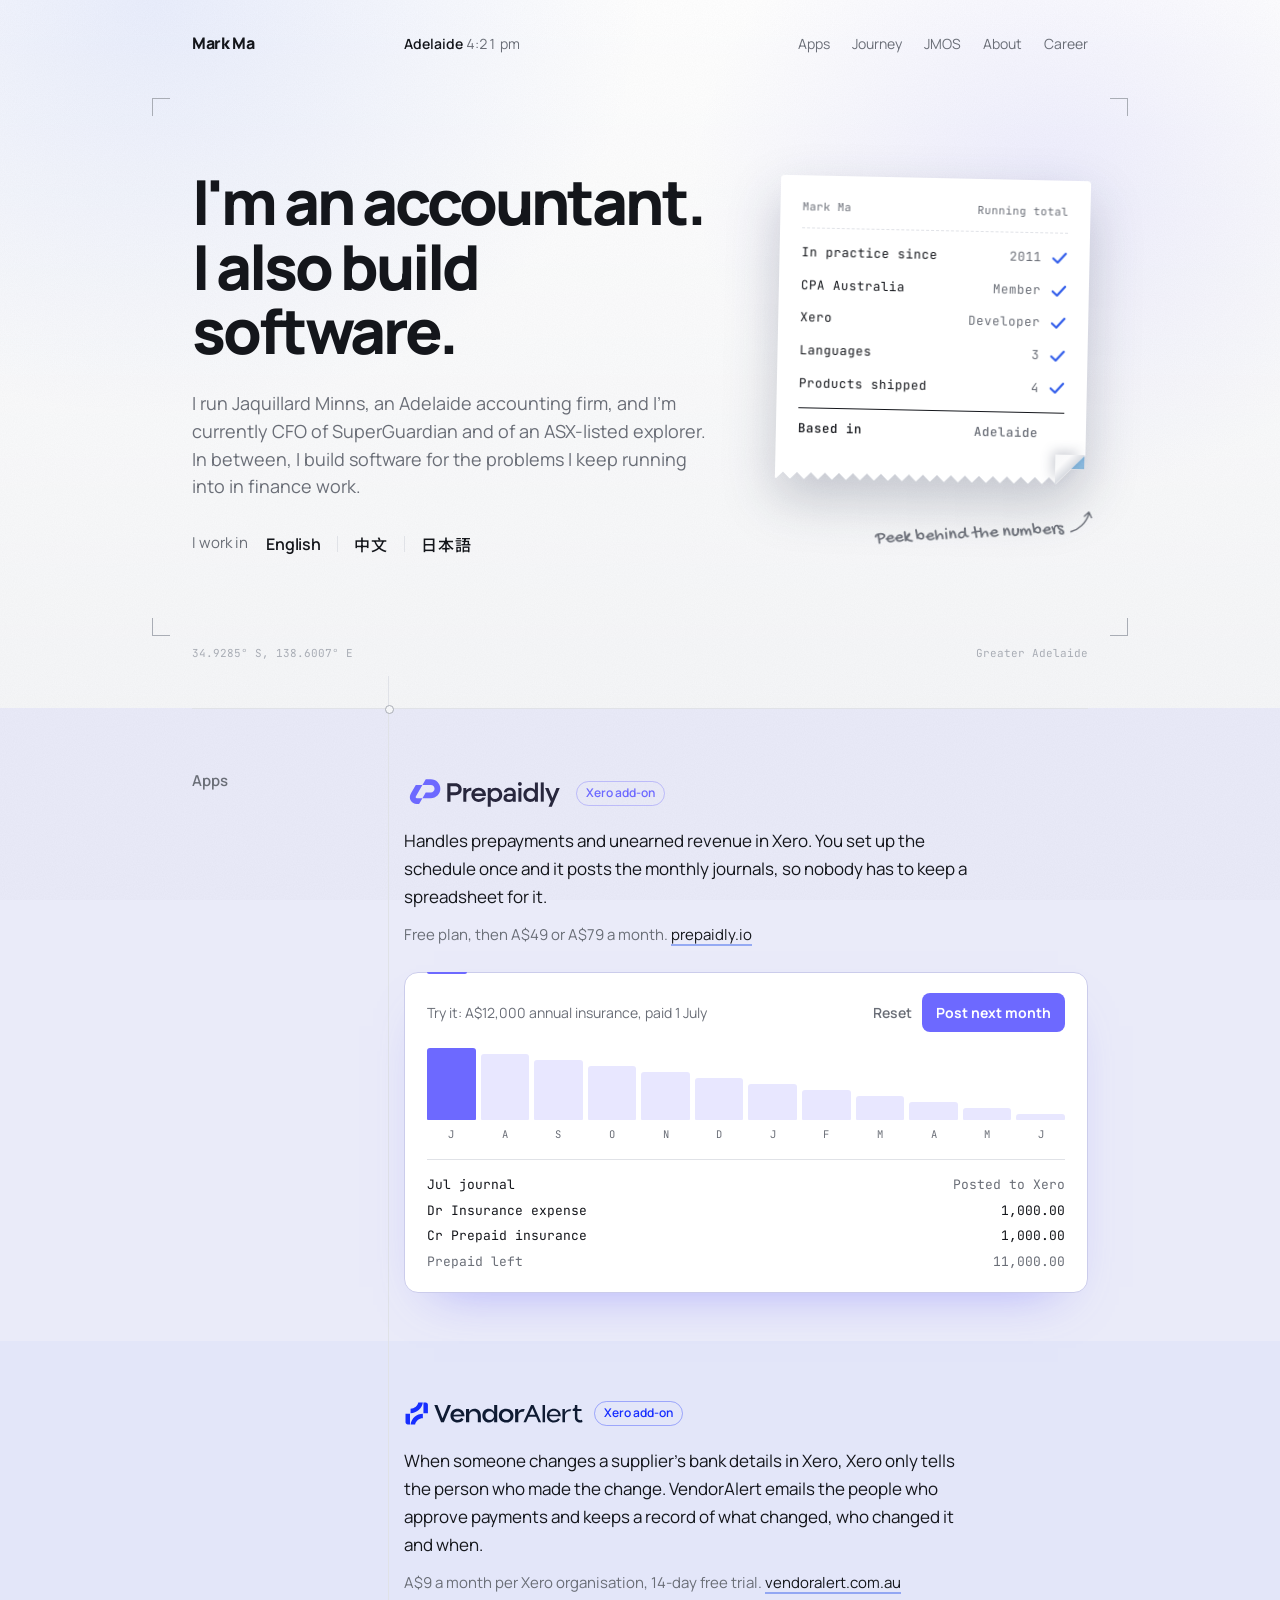
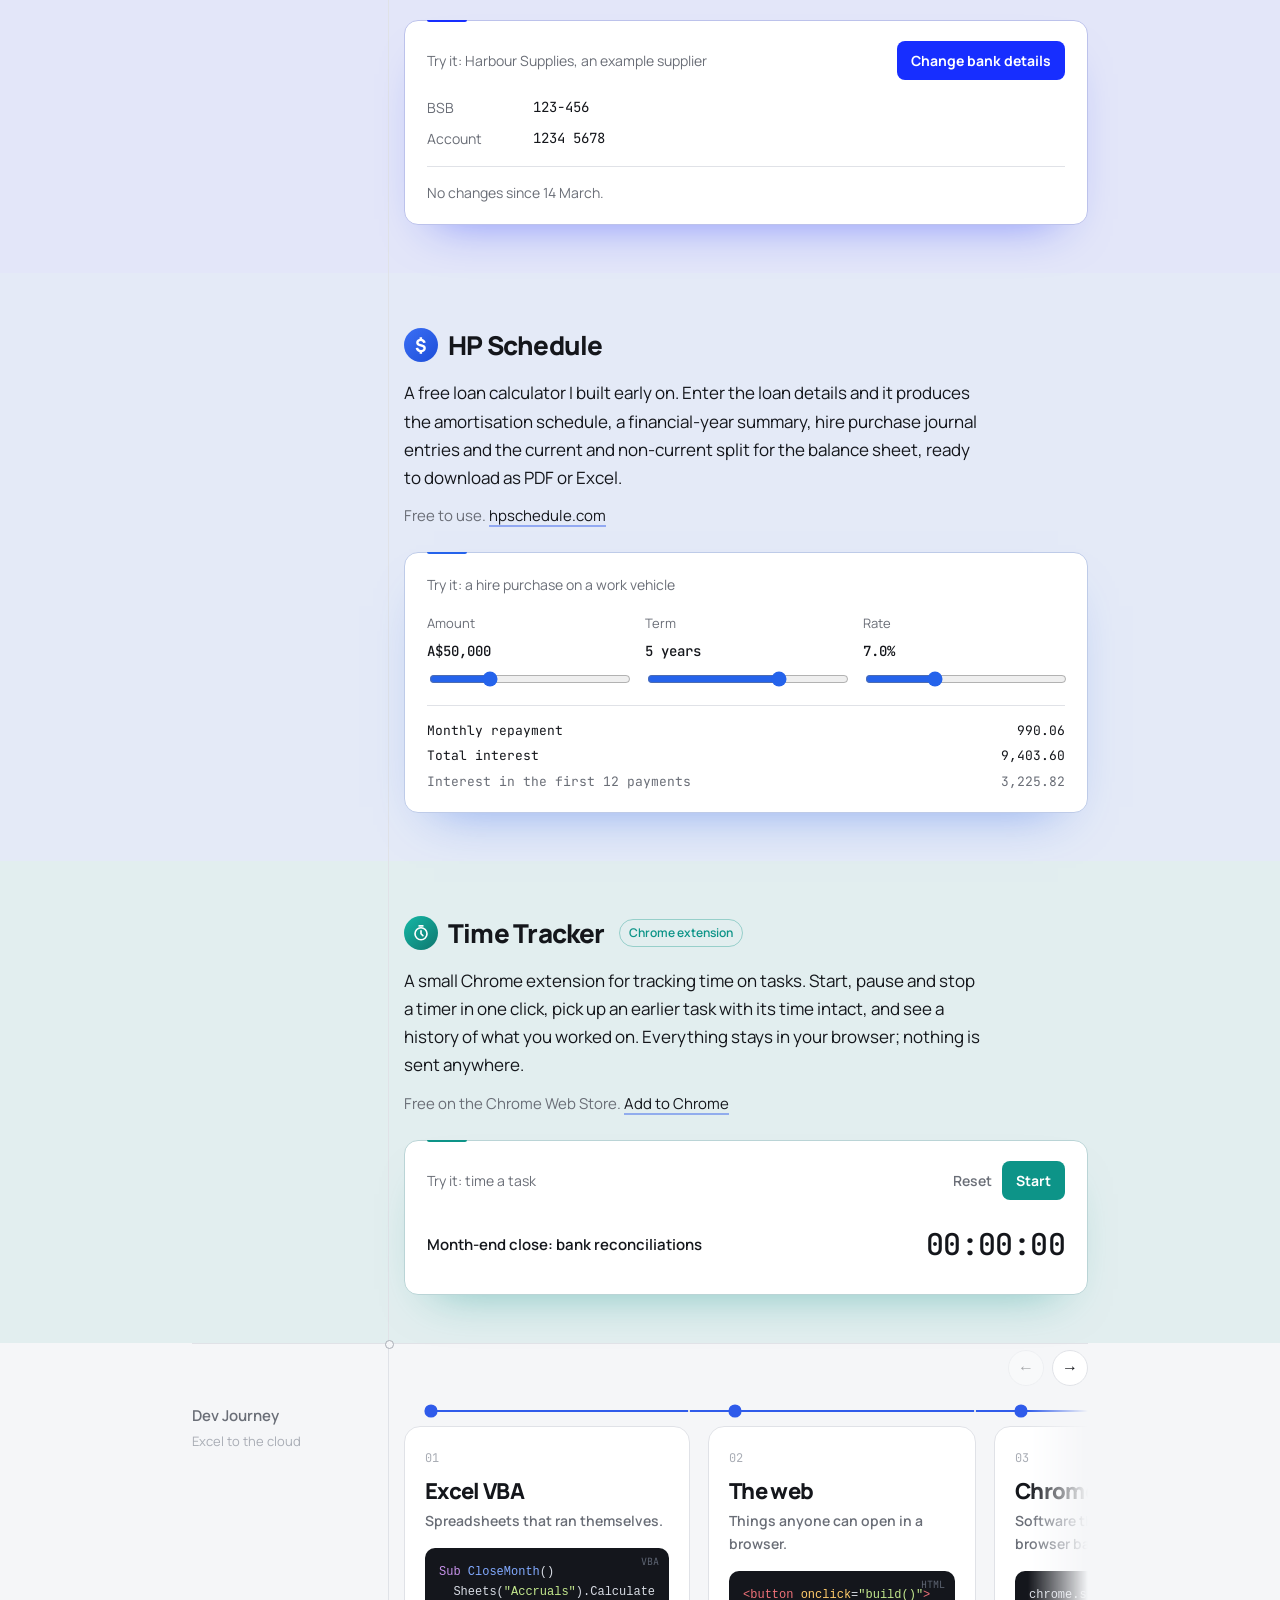
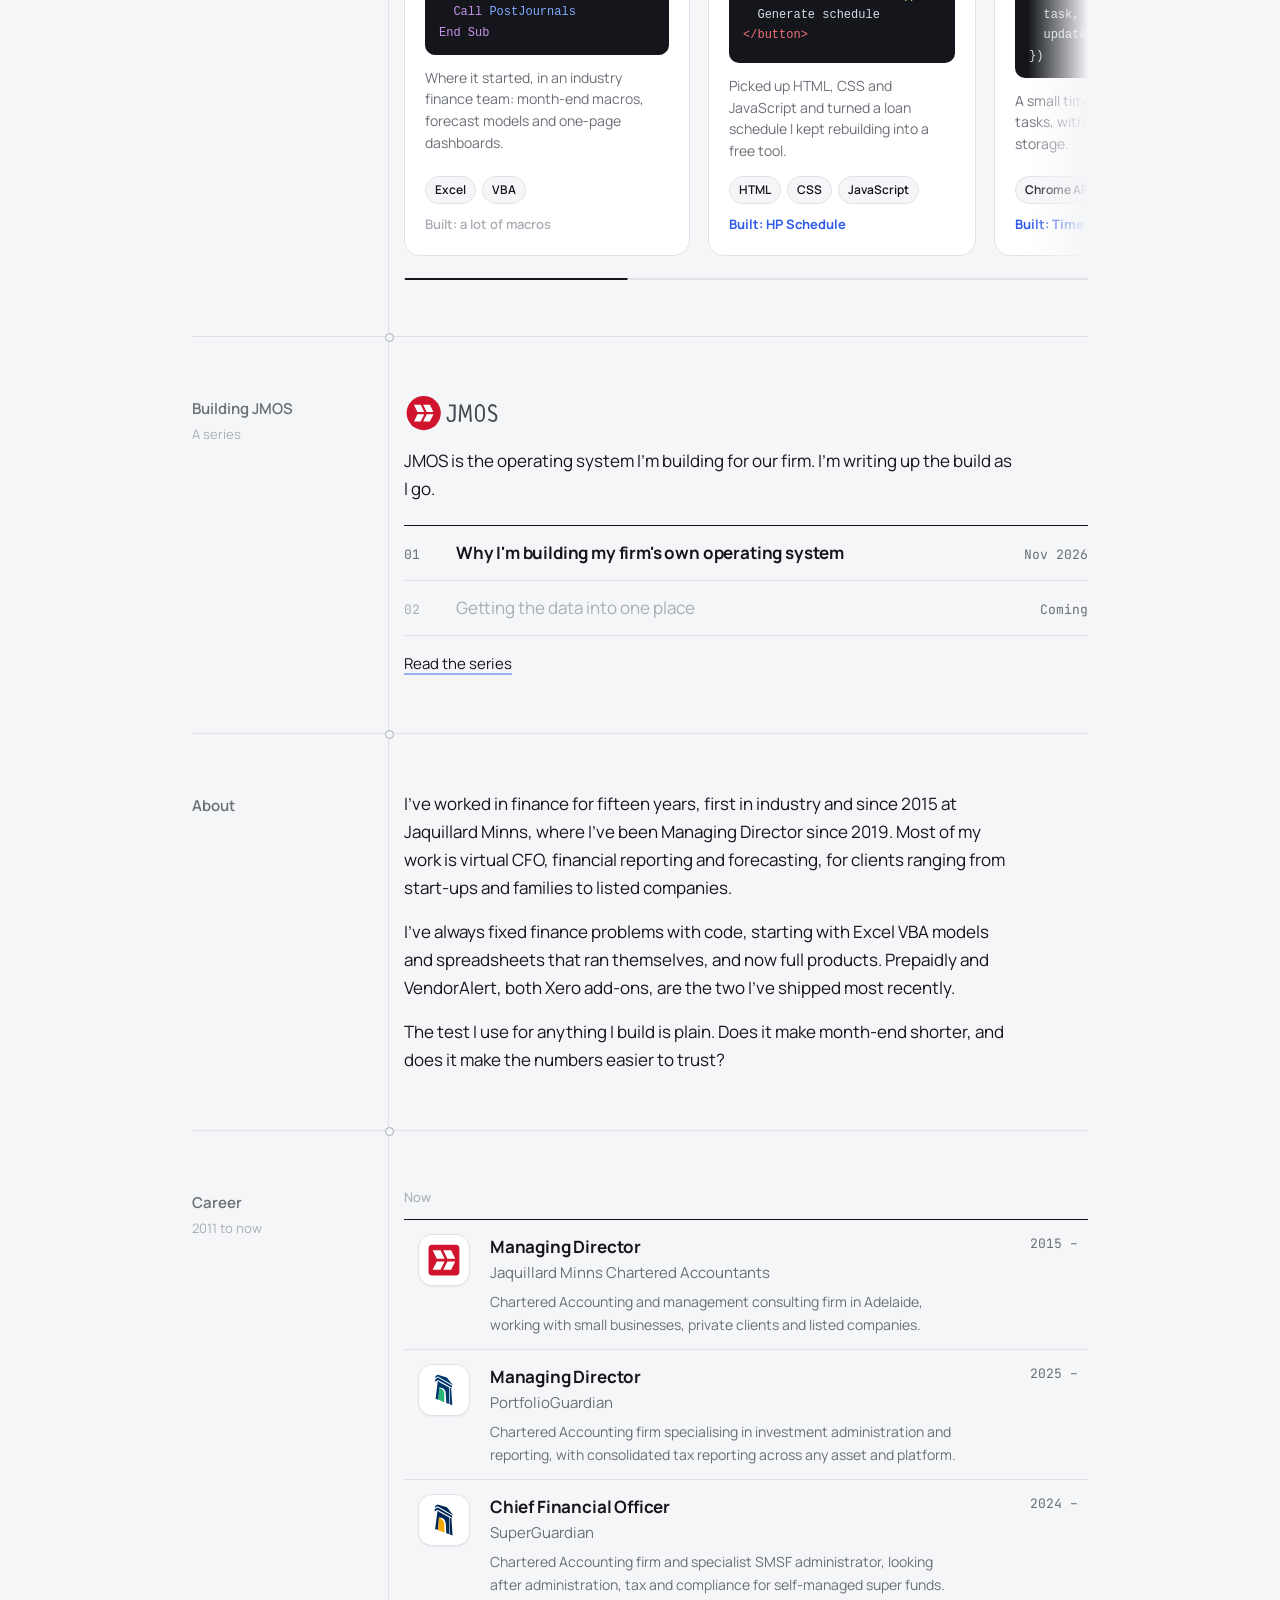
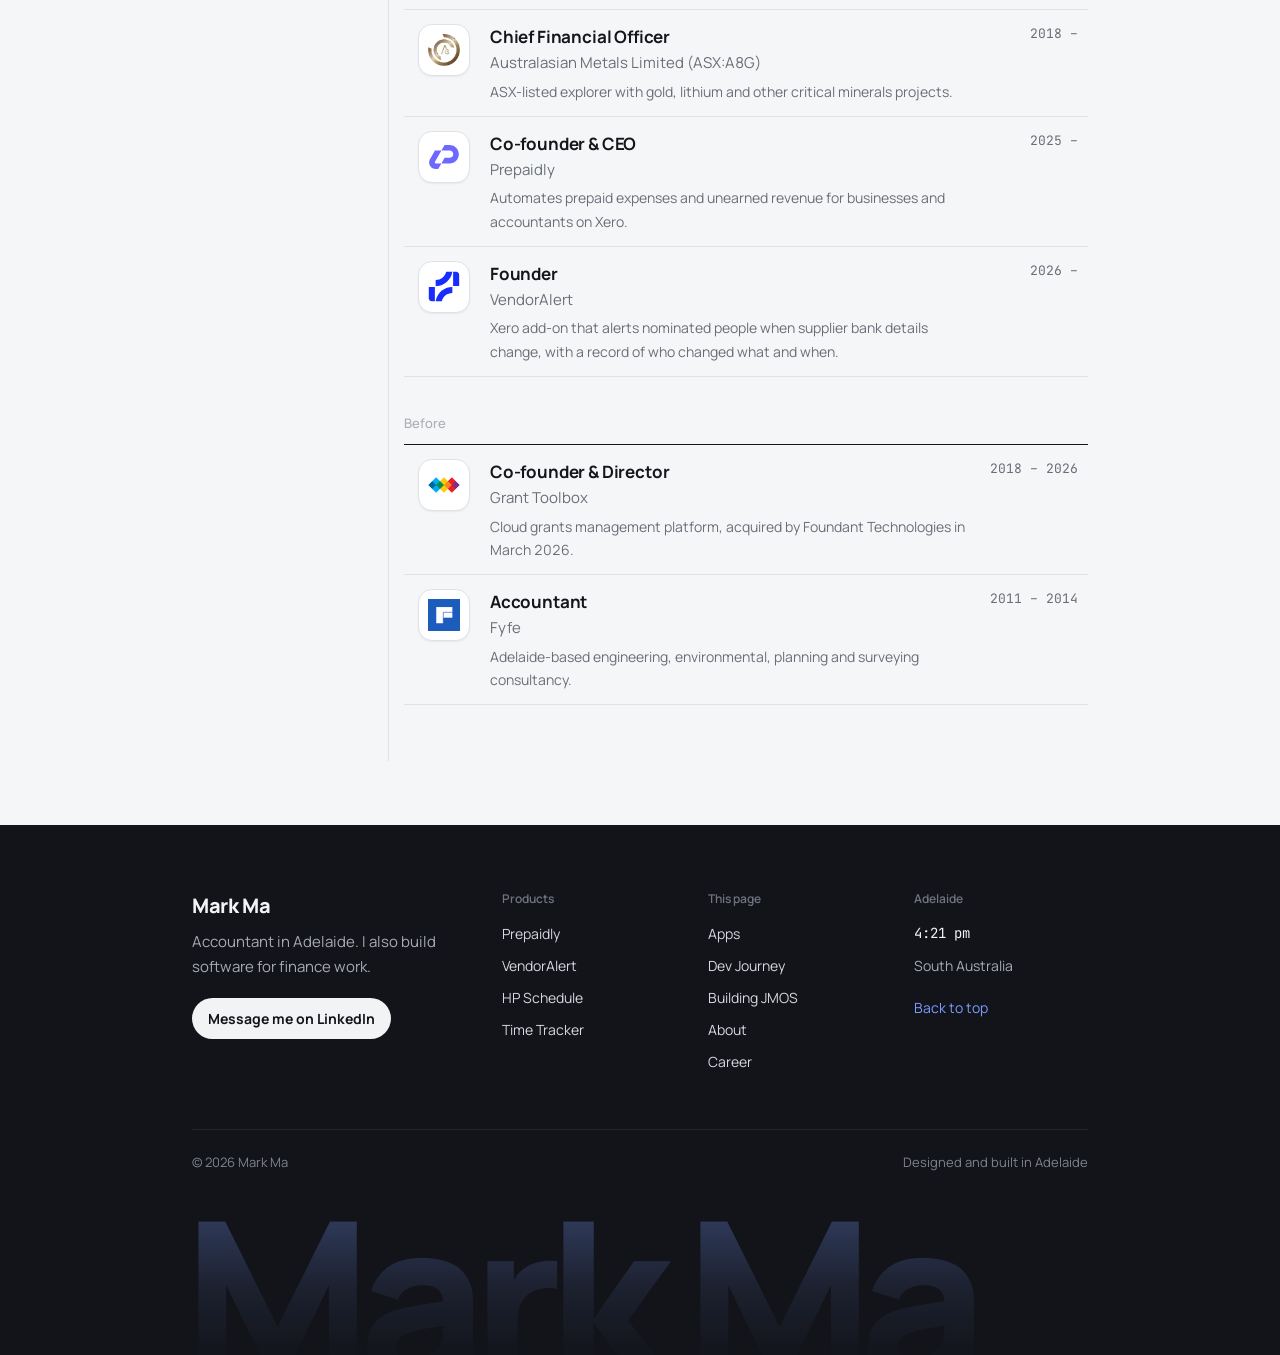
==== index.html @ 34ef5383 "Favicon: single M Co-Authored-By: Claude Opus 5.5 <noreply@anthropic.com> Claude-Session: https://cl" ====
<!DOCTYPE html>
<html lang="en-AU">
<head>
<meta charset="utf-8">
<meta name="viewport" content="width=device-width, initial-scale=1">
<title>Mark Ma</title>
<link rel="icon" href="/favicon.ico?v=2" sizes="any">
<link rel="icon" type="image/png" sizes="32x32" href="/favicon-32.png?v=2">
<link rel="apple-touch-icon" href="/apple-touch-icon.png?v=2">
<meta name="theme-color" content="#F5F6F8">
<meta name="description" content="Managing Director at Jaquillard Minns and CFO of SuperGuardian. I also build software: Prepaidly, VendorAlert, HP Schedule and Time Tracker.">
<meta property="og:type" content="website">
<meta property="og:url" content="https://markma.au/">
<meta property="og:site_name" content="Mark Ma">
<meta property="og:title" content="Mark Ma: I'm an accountant. I also build software.">
<meta property="og:description" content="Managing Director at Jaquillard Minns and CFO of SuperGuardian. I also build software: Prepaidly, VendorAlert, HP Schedule and Time Tracker.">
<meta property="og:image" content="https://markma.au/og.jpg">
<meta property="og:image:width" content="1200">
<meta property="og:image:height" content="630">
<meta property="og:image:alt" content="Mark Ma, accountant who builds software, with a watercolour portrait and a receipt tape of his credentials">
<meta name="twitter:card" content="summary_large_image">
<link rel="canonical" href="https://markma.au/">
<link rel="preconnect" href="https://fonts.googleapis.com">
<link rel="preconnect" href="https://fonts.gstatic.com" crossorigin>
<link href="https://fonts.googleapis.com/css2?family=Noto+Sans+SC:wght@500&text=%E4%B8%AD%E6%96%87&display=swap" rel="stylesheet">
<link href="https://fonts.googleapis.com/css2?family=Noto+Sans+JP:wght@500&text=%E6%97%A5%E6%9C%AC%E8%AA%9E&display=swap" rel="stylesheet">
<link href="https://fonts.googleapis.com/css2?family=Gochi+Hand&display=swap" rel="stylesheet">
<link href="https://fonts.googleapis.com/css2?family=Manrope:wght@300;400;500;600;700;800&family=JetBrains+Mono:wght@400;500&display=swap" rel="stylesheet">
<script>document.documentElement.classList.add("js");</script>
<style>
/* Mark Ma, personal site
   Quiet personal homepage (label column + text column), left-aligned, Manrope throughout.
   Details from a well-printed annual report: crop marks, a grid hairline, tabular figures.
   Sections: hero (typing headline, printed tape with a peel-back photo), Apps, Dev Journey,
   About, Career (logo tiles), footer. Motion: one load sequence, then only on scroll or click. */
:root {
  --bg: #F5F6F8;
  --paper: #FFFFFF;
  --ink: #14161B;
  --muted: #6A6E77;
  --faint: #A9ADB5;
  --line: #E0E2E7;
  --pen: #2F5BEA;
  --purple: #6D69FF;
  --red: #E5484D;
  --va: #172EFF;
  --hp: #2563EB;
  --tt: #0D9488;
  --sans: "Manrope", -apple-system, BlinkMacSystemFont, "Helvetica Neue", Arial, sans-serif;
  --mono: "JetBrains Mono", ui-monospace, Menlo, monospace;
  --label: 180px;
  color-scheme: light;
}
@media (prefers-color-scheme: dark) {
  :root:not([data-theme="light"]) {
    --night: #08090B; --wash-a: rgba(124,155,255,0.12); --wash-b: rgba(142,139,255,0.10); --wash-top: #15171C; --grain-o: 0.07;
    --bg: #0F1013; --paper: #191B20; --ink: #ECEDEF; --muted: #9A9EA7; --faint: #5C606A; --line: #262930;
    --pen: #7C9BFF; --purple: #8E8BFF; --red: #FF6B6F; --va: #6F80FF; color-scheme: dark;
  }
}
:root[data-theme="dark"] {
  --night: #08090B; --wash-a: rgba(124,155,255,0.12); --wash-b: rgba(142,139,255,0.10); --wash-top: #15171C; --grain-o: 0.07;
  --bg: #0F1013; --paper: #191B20; --ink: #ECEDEF; --muted: #9A9EA7; --faint: #5C606A; --line: #262930;
  --pen: #7C9BFF; --purple: #8E8BFF; --red: #FF6B6F; --va: #6F80FF; color-scheme: dark;
}

* { box-sizing: border-box; }
html { -webkit-text-size-adjust: 100%; overflow-x: clip; }
body { margin: 0; position: relative; background: var(--bg); color: var(--ink); font-family: var(--sans); font-size: 17px; line-height: 1.65; -webkit-font-smoothing: antialiased; overflow-x: clip; }
::selection { background: color-mix(in srgb, var(--pen) 22%, transparent); }
a { color: var(--ink); text-decoration: underline; text-decoration-color: color-mix(in srgb, var(--pen) 45%, transparent); text-underline-offset: 4px; text-decoration-thickness: 2px; }
a:hover { text-decoration-color: var(--pen); }
a:focus-visible, button:focus-visible { outline: 2px solid var(--pen); outline-offset: 3px; border-radius: 6px; }
h1, h2, h3, p { margin: 0; }

.page { max-width: 960px; margin: 0 auto; padding: 0 32px; position: relative; }
/* grid hairline running down the label column */
.page::before { content: ""; position: absolute; top: var(--hair-top, 0px); bottom: 0; left: calc(32px + var(--label) + 16px); width: 1px; background: var(--line); pointer-events: none; }

/* Top bar */
header { display: grid; grid-template-columns: var(--label) 1fr auto; gap: 32px; align-items: baseline; padding: 30px 0; font-size: 14px; position: relative; z-index: 1; }
header .name { font-weight: 800; font-size: 16px; letter-spacing: -0.02em; text-decoration: none; }
header .where { color: var(--muted); font-variant-numeric: tabular-nums; }
header .where b { font-weight: 600; color: var(--ink); }
header nav { display: flex; gap: 22px; }
header nav a { text-decoration: none; color: var(--muted); }
header nav a:hover { color: var(--ink); }

/* Hero with crop marks */
.hero { position: relative; z-index: 1; display: grid; grid-template-columns: 1fr 310px; gap: 56px; align-items: start; padding: 72px 40px 80px; margin: 12px -40px 72px; }
.crop { position: absolute; width: 18px; height: 18px; border-color: var(--faint); border-style: solid; border-width: 0; }
.crop.tl { top: 0; left: 0; border-top-width: 1px; border-left-width: 1px; }
.crop.tr { top: 0; right: 0; border-top-width: 1px; border-right-width: 1px; }
.crop.bl { bottom: 0; left: 0; border-bottom-width: 1px; border-left-width: 1px; }
.crop.br { bottom: 0; right: 0; border-bottom-width: 1px; border-right-width: 1px; }
.coords { position: absolute; bottom: -26px; left: 40px; right: 40px; display: flex; justify-content: space-between; font-family: var(--mono); font-size: 11px; color: var(--faint); font-variant-numeric: tabular-nums; }
.hero h1 .hl { display: block; }
.hero h1 { font-size: clamp(38px, 5.6vw, 62px); font-weight: 800; line-height: 1.04; letter-spacing: -0.048em; text-wrap: balance; }
.hero p { font-size: 18px; color: var(--muted); max-width: 32em; margin-top: 26px; line-height: 1.55; }
.langs { margin-top: 30px; display: flex; align-items: center; font-size: 15px; color: var(--muted); }
.langs .lbl { margin-right: 18px; }
.langs span[lang] { color: var(--ink); font-size: 16px; line-height: 1; padding: 0 16px; }
.langs span[lang] + span[lang] { border-left: 1px solid var(--line); }
.langs span[lang="en"] { font-family: var(--sans); font-weight: 600; letter-spacing: -0.01em; padding-left: 0; }
.langs span[lang="zh"] { font-family: "Noto Sans SC", "PingFang SC", "Microsoft YaHei", sans-serif; font-weight: 500; letter-spacing: 0.06em; }
.langs span[lang="ja"] { font-family: "Noto Sans JP", "Hiragino Sans", "Yu Gothic", sans-serif; font-weight: 500; letter-spacing: 0.06em; }

/* Adding-machine tape */
.tape {
  background: var(--paper); padding: 22px 22px 34px; font-family: var(--mono); font-size: 12.5px; color: var(--ink);
  box-shadow: 0 1px 0 var(--line), 0 22px 44px -20px rgba(20, 24, 40, 0.28);
  border-radius: 3px 3px 0 0; position: relative; transform: rotate(0.6deg);
  -webkit-mask: linear-gradient(#000 0 0) top / 100% calc(100% - 9px) no-repeat, conic-gradient(from -45deg at bottom, #0000, #000 1deg 89deg, #0000 90deg) bottom / 14px 10px repeat-x;
          mask: linear-gradient(#000 0 0) top / 100% calc(100% - 9px) no-repeat, conic-gradient(from -45deg at bottom, #0000, #000 1deg 89deg, #0000 90deg) bottom / 14px 10px repeat-x;
}
.tape-head { color: var(--muted); font-size: 11px; padding-bottom: 12px; border-bottom: 1px dashed var(--line); margin-bottom: 8px; display: flex; justify-content: space-between; }
.tline { display: grid; grid-template-columns: 1fr auto 16px; gap: 10px; align-items: center; padding: 6px 0; opacity: 0; transform: translateY(-6px); animation: print .32s steps(4, end) forwards; animation-delay: calc(0.1s + var(--i) * 0.26s); }
.js .tape:not(.go) .tline, .js .tape:not(.go) .tline svg path { animation-play-state: paused; }
.tline span:nth-child(2) { color: var(--muted); }
.tline svg { width: 16px; height: 13px; overflow: visible; }
.tline svg path { fill: none; stroke: var(--pen); stroke-width: 2.4; stroke-linecap: round; stroke-linejoin: round; stroke-dasharray: 30; stroke-dashoffset: 30; animation: tick .28s ease-out forwards; animation-delay: calc(1.9s + var(--i) * 0.14s); }
.tline.total { border-top: 1px solid var(--ink); margin-top: 8px; padding-top: 10px; font-weight: 500; }
@keyframes print { to { opacity: 1; transform: none; } }
@keyframes tick { to { stroke-dashoffset: 0; } }

/* Rows */
.row { display: grid; grid-template-columns: var(--label) 1fr; gap: 32px; padding: 56px 0; border-top: 1px solid var(--line); position: relative; }
.row::before { content: ""; position: absolute; top: -4px; left: calc(var(--label) + 16px - 3.5px); width: 7px; height: 7px; border-radius: 50%; background: var(--bg); border: 1px solid var(--faint); }
.row > h2 { font-size: 15px; font-weight: 600; color: var(--muted); padding-top: 4px; }
.row > h2 small { display: block; font-weight: 400; color: var(--faint); font-size: 13px; margin-top: 2px; }
.text p { max-width: 36em; }
.text p + p { margin-top: 16px; }

/* Ledger */
.ledger { width: 100%; border-collapse: collapse; font-variant-numeric: tabular-nums; }
.ledger caption { text-align: left; font-size: 13px; color: var(--faint); padding: 0 0 10px; font-weight: 500; }
.ledger td { padding: 13px 0; border-bottom: 1px solid var(--line); vertical-align: top; }
.ledger tr:first-child td { border-top: 1px solid var(--ink); }
.ledger .role { font-weight: 700; letter-spacing: -0.01em; }
.ledger .org { color: var(--muted); display: block; font-size: 15px; }
.ledger .note { display: block; font-size: 14px; color: var(--muted); margin-top: 4px; max-width: 34em; }
.ledger .yr { text-align: right; font-family: var(--mono); font-size: 13px; color: var(--muted); white-space: nowrap; padding-left: 24px; }
.ledger + .ledger { margin-top: 36px; }

/* Apps */
.app + .app { margin-top: 64px; }
.app h3 { font-size: 26px; font-weight: 800; letter-spacing: -0.03em; display: flex; align-items: center; gap: 10px; }
.app h3.app-logo { height: 48px; margin-bottom: 4px; }
.app h3.app-logo img { display: block; }
.app .what { margin-top: 10px; max-width: 34em; }
.app .meta { margin-top: 12px; font-size: 15px; color: var(--muted); }
.demo { margin-top: 24px; background: var(--paper); border-radius: 14px; padding: 20px 22px; border: 1px solid var(--line); position: relative; }
.demo::after { content: ""; position: absolute; top: -1px; left: 22px; width: 40px; height: 2px; background: var(--c); border-radius: 0 0 2px 2px; }
.demo-top { display: flex; justify-content: space-between; align-items: center; gap: 12px; flex-wrap: wrap; margin-bottom: 16px; }
.demo-top .cap { font-size: 14px; color: var(--muted); }
.btn { font: inherit; font-size: 14px; font-weight: 700; padding: 8px 14px; border-radius: 8px; border: 0; cursor: pointer; color: #fff; background: var(--c); }
.btn.quiet { background: transparent; color: var(--muted); padding: 8px 6px; font-weight: 600; }
.btn:hover { filter: brightness(1.06); }
.btn.quiet:hover { color: var(--ink); filter: none; }
.btns { display: flex; gap: 4px; align-items: center; }
.months { display: grid; grid-template-columns: repeat(12, 1fr); gap: 5px; align-items: end; height: 72px; }
.months i { display: block; border-radius: 3px 3px 1px 1px; background: color-mix(in srgb, var(--purple) 16%, var(--paper)); transition: background .25s ease; }
.months i.on { background: var(--purple); }
.mlabels { display: grid; grid-template-columns: repeat(12, 1fr); gap: 5px; font-family: var(--mono); font-size: 10.5px; color: var(--muted); text-align: center; margin-top: 6px; }
.journal { margin-top: 16px; padding-top: 14px; border-top: 1px solid var(--line); font-family: var(--mono); font-size: 13px; display: grid; grid-template-columns: 1fr auto; gap: 4px 16px; font-variant-numeric: tabular-nums; }
.journal .r { text-align: right; }
.journal .dim { color: var(--muted); }
.bank { font-family: var(--mono); font-size: 14px; display: grid; grid-template-columns: 90px 1fr; gap: 8px 16px; font-variant-numeric: tabular-nums; }
.bank dt { font-family: var(--sans); font-size: 14px; color: var(--muted); }
.bank dd { justify-self: start; margin: 0 0 0 -4px; padding: 0 4px; border-radius: 4px; transition: background .6s ease, color .3s ease; }
.bank dd.changed { color: var(--red); background: color-mix(in srgb, var(--red) 12%, transparent); }
.alert { margin-top: 16px; padding-top: 14px; border-top: 1px solid var(--line); font-size: 14px; color: var(--muted); }
.alert b { color: var(--red); }


/* Footer with set-in wordmark */
footer { margin-top: 40px; border-top: 1px solid var(--line); position: relative; overflow: hidden; }
.foot { display: flex; justify-content: space-between; gap: 16px; flex-wrap: wrap; padding: 24px 0 0; font-size: 13px; color: var(--muted); position: relative; z-index: 1; }
.wordmark { font-size: clamp(90px, 21vw, 220px); font-weight: 800; letter-spacing: -0.065em; line-height: 0.78; color: transparent; -webkit-text-stroke: 1px var(--faint); margin: 28px 0 -0.12em -0.04em; user-select: none; white-space: nowrap; }


/* ---- Colour layer ---- */
:root { --night: #121419; }

.ledger tr { transition: background .25s ease; }
.ledger tr:hover td { background: color-mix(in srgb, var(--m) 7%, transparent); }
.ledger td:first-child { padding-left: 10px; border-left: 2px solid transparent; transition: border-color .25s ease; }
.ledger tr:hover td:first-child { border-left-color: var(--m); }
.ledger td.yr { padding-right: 10px; }

.app.band { position: relative; padding: 48px 0; }
.app.band::before { content: ""; position: absolute; top: 0; bottom: 0; left: -100vw; right: -100vw; background: color-mix(in srgb, var(--c) 8%, var(--bg)); z-index: -1; }
.app.band + .app.band { margin-top: 0; }
.app.band .demo { box-shadow: 0 24px 50px -30px color-mix(in srgb, var(--c) 55%, transparent); border-color: color-mix(in srgb, var(--c) 18%, var(--line)); }
#apps { padding-bottom: 0; }
#apps > div { margin-top: -57px; }
#apps .app.band:first-child { padding-top: 61px; }
#apps > h2 { position: relative; }

footer.dark { margin: 64px calc(50% - 50vw) 0; padding: 0 calc(50vw - 50%); border-top: 0; position: relative; color: #A7ABB4; background: var(--night); }
footer.dark .foot { color: #7E838E; padding: 22px 0 0; margin-top: 56px; border-top: 1px solid rgba(255,255,255,0.08); }
.foot-top { display: grid; grid-template-columns: 1.6fr 1fr 1fr 1fr; gap: 32px; padding-top: 64px; position: relative; z-index: 1; }
.foot-id b { display: block; color: #F2F3F5; font-size: 20px; font-weight: 800; letter-spacing: -0.02em; }
.foot-id p { margin: 8px 0 0; color: #A7ABB4; font-size: 15px; max-width: 24em; }
.foot-cta { display: inline-block; margin-top: 18px; padding: 9px 16px; border-radius: 999px; background: #F2F3F5; color: #121419; font-size: 14px; font-weight: 700; text-decoration: none; transition: transform .2s ease; }
.foot-cta:hover { transform: translateY(-1px); }
.foot-col { display: flex; flex-direction: column; gap: 9px; font-size: 14px; }
.foot-col h3 { margin: 0 0 4px; font-size: 12px; font-weight: 600; color: #6F7480; }
.foot-col a { color: #D5D8DE; text-decoration: none; width: fit-content; }
.foot-col a:hover { color: #FFFFFF; text-decoration: underline; text-decoration-color: #7C9BFF; }
.foot-clock { color: #F2F3F5; font-family: var(--mono); font-variant-numeric: tabular-nums; }
.foot-col .foot-top-link { margin-top: 10px; color: #7C9BFF; }
@media (max-width: 780px) { .foot-top { grid-template-columns: 1fr 1fr; gap: 28px 20px; } .foot-id { grid-column: 1 / -1; } }
footer.dark .wordmark { -webkit-text-stroke: 0; color: transparent; background: linear-gradient(180deg, rgba(124,155,255,0.30) 0%, rgba(124,155,255,0.10) 45%, rgba(124,155,255,0.02) 80%); -webkit-background-clip: text; background-clip: text; margin-top: 36px; }
.page::before { bottom: auto; height: calc(100% - var(--foot-h, 300px) - var(--hair-top, 0px)); }
@media (max-width: 780px) { .desk { max-width: 340px; width: 100%; } }

/* Page background: no pattern. A soft wash of colour across the top of the page
   (blue on the left, a little violet behind the tape) over a fine paper grain. */
body { background: var(--bg); }
body::before {
  content: ""; position: absolute; inset: 0 0 auto 0; height: 1000px; z-index: -2; pointer-events: none;
  background:
    radial-gradient(55% 60% at 12% 0%, var(--wash-a), transparent 70%),
    radial-gradient(40% 45% at 82% 18%, var(--wash-b), transparent 70%),
    linear-gradient(180deg, var(--wash-top), transparent 75%);
}
body::after {
  content: ""; position: fixed; inset: 0; z-index: -1; pointer-events: none; opacity: var(--grain-o);
  background-image: url("data:image/svg+xml;utf8,<svg xmlns='http://www.w3.org/2000/svg' width='160' height='160'><filter id='n'><feTurbulence type='fractalNoise' baseFrequency='.9' numOctaves='2' stitchTiles='stitch'/><feColorMatrix values='0 0 0 0 0  0 0 0 0 0  0 0 0 0 0  0 0 0 .5 0'/></filter><rect width='100%' height='100%' filter='url(%23n)'/></svg>");
}
:root { --wash-a: rgba(47, 91, 234, 0.10); --wash-b: rgba(109, 105, 255, 0.10); --wash-top: #FFFFFF; --grain-o: 0.05; }





/* Peel-back tape with the photo underneath */
.desk { position: relative; padding-top: 8px; }
.peel { position: relative; transform: rotate(1.2deg); filter: drop-shadow(0 1px 0 var(--line)) drop-shadow(0 22px 26px rgba(20, 28, 60, 0.22)); touch-action: none; }
.desk .peel .tape { transform: none !important; box-shadow: none !important; position: relative; z-index: 1; will-change: clip-path; }
.under { position: absolute; inset: 1px 1px 16px 1px; z-index: 0; overflow: hidden; border-radius: 3px 3px 0 0; background: #73ACD8; }
.under img { position: absolute; inset: 0; width: 100%; height: 100%; object-fit: cover; object-position: 60% 0%; display: block; }
.flapwrap { position: absolute; inset: 0; z-index: 2; pointer-events: none; filter: drop-shadow(-3px -3px 6px rgba(20, 28, 60, 0.22)); }
.flap { position: absolute; inset: -900px; clip-path: polygon(0 0, 0 0, 0 0);
  background: linear-gradient(135deg, #E4E6EA 0, #EEF0F2 calc(var(--fold, 0px) - 70px), #FAFAFB calc(var(--fold, 0px) - 10px), #D7DAE0 var(--fold, 0px), transparent var(--fold, 0px)); }
.corner { position: absolute; z-index: 4; right: -6px; bottom: 2px; width: 64px; height: 64px; padding: 0; border: 0; background: transparent; cursor: grab; border-radius: 12px; }
.corner:active { cursor: grabbing; }
.corner:focus-visible { outline: 2px solid var(--pen); outline-offset: 2px; }
.peel-hint { margin: 10px -6px 0 0; display: flex; justify-content: flex-end; align-items: flex-end; gap: 4px; white-space: nowrap; font-family: 'Gochi Hand', 'Comic Sans MS', cursive; font-size: 21px; font-weight: 400; line-height: 1; color: var(--pen); transform: rotate(-3deg); transform-origin: right center; }
.peel-hint svg { width: 26px; height: 26px; margin-bottom: 8px; flex: none; }

:root[data-theme="dark"] .flap { filter: brightness(.32); }
@media (prefers-color-scheme: dark) { :root:not([data-theme="light"]) .flap { filter: brightness(.32); } }


/* Live Adelaide weather beside the clock (Open-Meteo, no key) */
.wx { display: inline-flex; align-items: baseline; gap: 5px; margin-left: 12px; padding-left: 12px; border-left: 1px solid var(--line); color: var(--muted); }
.wx svg { width: 15px; height: 15px; flex: none; align-self: center; position: relative; top: 1px; }
.wx[hidden] { display: none; }
.wx b { font-weight: 600; color: var(--ink); font-variant-numeric: tabular-nums; }

/* Headline types itself out on load */
.js .hero h1.typing .ch { opacity: 0; }
.js .hero h1.typing .ch.on { opacity: 1; }
.caret { display: inline-block; width: 0.07em; height: 0.92em; margin-left: 0.04em; margin-right: -0.11em; background: var(--pen); vertical-align: -0.08em; border-radius: 1px; animation: blink 1s steps(1, end) infinite; }
.caret.done { animation: blink 1s steps(1, end) 3, caretOut .4s ease 3s forwards; }
@keyframes blink { 50% { opacity: 0; } }
@keyframes caretOut { to { opacity: 0; } }

/* HP Schedule */
.hp-title { display: flex; align-items: center; gap: 10px; font-size: 26px; font-weight: 800; letter-spacing: -0.03em; color: var(--ink); }
.hp-mark { width: 34px; height: 34px; border-radius: 50%; display: grid; place-items: center; color: #fff; font-size: 18px; font-weight: 800; background: linear-gradient(135deg, #3B6FF5, #1D4ED8); }
.hp-inputs { display: grid; grid-template-columns: repeat(3, 1fr); gap: 16px; }
.hp-inputs label { display: grid; gap: 6px; font-size: 13px; color: var(--muted); }
.hp-inputs b { font-family: var(--mono); font-weight: 500; color: var(--ink); font-size: 14px; font-variant-numeric: tabular-nums; }
.hp-inputs input[type=range] { width: 100%; accent-color: var(--hp); }
@media (max-width: 560px) { .hp-inputs { grid-template-columns: 1fr; } }

/* Time Tracker */
.tt-mark { background: linear-gradient(135deg, #14B8A6, #0F766E); }
.hp-title .tag { font-size: 12px; font-weight: 600; letter-spacing: 0; color: var(--tt); border: 1px solid color-mix(in srgb, var(--tt) 35%, transparent); border-radius: 99px; padding: 3px 9px; margin-left: 4px; }
.tt-row { display: flex; justify-content: space-between; align-items: center; gap: 16px; padding: 4px 0; flex-wrap: wrap; }
.tt-task { font-size: 15px; font-weight: 600; }
.tt-time { font-family: var(--mono); font-size: 30px; font-weight: 500; letter-spacing: -0.02em; font-variant-numeric: tabular-nums; color: var(--ink); }
.tt-time.run { color: var(--tt); }

/* Logos: white-text versions in dark mode */
.on-dark { display: none !important; }
:root[data-theme="dark"] .on-light { display: none !important; }
:root[data-theme="dark"] .on-dark { display: block !important; }
@media (prefers-color-scheme: dark) {
  :root:not([data-theme="light"]) .on-light { display: none !important; }
  :root:not([data-theme="light"]) .on-dark { display: block !important; }
}

/* Dev journey: a horizontal track of stops, each with a line of real-looking code */
.journey { position: relative; min-width: 0; }
.j-controls { position: absolute; top: -50px; right: 0; display: flex; gap: 8px; }
.j-btn { width: 36px; height: 36px; border-radius: 50%; border: 1px solid var(--line); background: var(--paper); color: var(--ink); font-size: 16px; cursor: pointer; transition: background .2s ease, border-color .2s ease, opacity .2s ease; }
.j-btn:hover { border-color: var(--pen); }
.j-btn[disabled] { opacity: .35; cursor: default; }
.j-track { list-style: none; margin: 0; padding: 26px 2px 8px; display: flex; gap: 18px; overflow-x: auto; scroll-snap-type: x mandatory; scroll-behavior: smooth; scrollbar-width: none; position: relative; cursor: grab;
  -webkit-mask: linear-gradient(90deg, #000 0, #000 calc(100% - 60px), transparent); mask: linear-gradient(90deg, #000 0, #000 calc(100% - 60px), transparent); }
.j-track::-webkit-scrollbar { display: none; }
.j-track.drag { cursor: grabbing; scroll-snap-type: none; scroll-behavior: auto; }
.j-track:focus-visible { outline: 2px solid var(--pen); outline-offset: 4px; border-radius: 8px; }
.j-stop { position: relative; flex: 0 0 268px; scroll-snap-align: start; display: flex; flex-direction: column; gap: 10px; padding: 22px 20px 20px; background: var(--paper); border: 1px solid var(--line); border-radius: 16px; }
.j-stop::before { content: ""; position: absolute; top: -17px; left: -19px; right: -1px; height: 2px; background: var(--line); }
.j-stop:first-child::before { left: 20px; }
.j-stop::after { content: ""; position: absolute; top: -17px; left: -19px; height: 2px; width: calc(100% + 18px); background: var(--pen); transform: scaleX(0); transform-origin: left; transition: transform .5s ease; transition-delay: calc(var(--k) * 220ms); }
.j-stop:first-child::after { left: 20px; width: calc(100% - 21px); }
.journey.in .j-stop::after { transform: scaleX(1); }
.j-dot { position: absolute; top: -22px; left: 20px; width: 12px; height: 12px; border-radius: 50%; background: var(--bg); border: 2px solid var(--faint); transition: background .3s ease, border-color .3s ease, transform .3s ease; transition-delay: calc(var(--k) * 220ms + 200ms); }
.journey.in .j-dot { background: var(--pen); border-color: var(--pen); transform: scale(1.1); }
.j-n { font-family: var(--mono); font-size: 12px; color: var(--faint); }
.j-stop h3 { font-size: 22px; font-weight: 800; letter-spacing: -0.03em; line-height: 1.1; }
.j-stop h3.j-logo { display: flex; align-items: center; gap: 9px; }
.j-logo img { width: 24px; height: 24px; flex: none; }
.j-line { font-size: 14px; font-weight: 600; color: var(--muted); margin: -4px 0 0; }
.j-code { position: relative; margin: 6px 0 2px; padding: 14px 14px 12px; border-radius: 10px; background: #14161C; color: #D7DBE3; font-family: var(--mono); font-size: 12px; line-height: 1.6; white-space: pre; overflow: hidden; min-height: 92px; }
.j-code::after { content: attr(data-lang); position: absolute; top: 6px; right: 10px; font-size: 10px; color: #5E6573; }
.j-code .k { color: #C792EA; } .j-code .f { color: #82AAFF; } .j-code .s { color: #C3E88D; } .j-code .t { color: #F07178; } .j-code .a { color: #FFCB6B; } .j-code .c { color: #5E6573; }
.j-body { font-size: 14px; color: var(--muted); line-height: 1.55; }
.j-chips { display: flex; flex-wrap: wrap; gap: 6px; margin-top: auto; padding-top: 4px; }
.j-chips span { font-size: 12px; font-weight: 600; padding: 3px 9px; border-radius: 99px; background: var(--bg); border: 1px solid var(--line); }
.j-prod { font-size: 13px; font-weight: 700; color: var(--pen); text-decoration: none; }
.j-prod:hover { text-decoration: underline; }
.j-prod.none { color: var(--faint); font-weight: 600; }
.j-next { background: transparent; border-style: dashed; }
.j-cursor { display: inline-block; width: 7px; height: 13px; margin-left: 3px; background: #D7DBE3; vertical-align: -2px; animation: blink 1s steps(1, end) infinite; }
.j-progress { height: 2px; background: var(--line); border-radius: 2px; margin-top: 14px; overflow: hidden; }
.j-progress i { display: block; height: 100%; width: 20%; background: var(--ink); border-radius: 2px; transform-origin: left; }
@media (max-width: 780px) { .j-controls { display: none; } .j-stop { flex-basis: 240px; } }
@media (prefers-reduced-motion: reduce) { .j-stop::after, .j-dot { transition: none; } .j-cursor { animation: none; } }

/* Career: company marks in matching tiles */
.ledger td.lg { width: 86px; padding: 14px 18px 14px 14px; vertical-align: top; }
.ledger td.lg a { display: block; text-decoration: none; width: fit-content; }
.ledger .tile { display: grid; place-items: center; width: 52px; height: 52px; padding: 9px; border-radius: 14px; background: #FFFFFF; border: 1px solid var(--line); box-shadow: 0 1px 2px rgba(20,24,40,.06); transition: transform .25s ease, box-shadow .25s ease; }
.ledger .tile img { width: 32px; height: 32px; object-fit: contain; display: block; }
.ledger tr:hover .tile { box-shadow: 0 0 0 3px color-mix(in srgb, var(--m) 18%, transparent); }
.ledger td.lg + td { padding-left: 0; }
@media (max-width: 560px) { .ledger td.lg { width: 66px; padding-left: 10px; padding-right: 12px; } .ledger .tile { width: 42px; height: 42px; padding: 7px; border-radius: 11px; } .ledger .tile img { width: 26px; height: 26px; } }

/* Career rows: no side bar on hover, whole row opens the company site */
.ledger td:first-child, .ledger tr:hover td:first-child { border-left: 0 !important; }
.ledger td.lg { padding-left: 14px !important; }
.ledger tr[data-href] { cursor: pointer; }

/* Scroll motion (only when JS runs) */
.progress { position: absolute; top: 0; left: calc(32px + var(--label) + 16px); width: 1px; height: 0; background: var(--pen); pointer-events: none; z-index: 0; }
.row.passed::before { background: var(--pen); border-color: var(--pen); transition: background .3s ease, border-color .3s ease; }
.js .rv { opacity: 0; transform: translateY(18px); transition: opacity .7s cubic-bezier(.2,.7,.2,1), transform .7s cubic-bezier(.2,.7,.2,1); transition-delay: calc(var(--d, 0) * 90ms); }
.js .rv.in { opacity: 1; transform: none; }
.js .ledger tr { clip-path: inset(0 100% 0 0); transition: clip-path .7s cubic-bezier(.6,.05,.2,1); transition-delay: calc(var(--d, 0) * 110ms); }
.js .ledger.in tr { clip-path: inset(0 0 0 0); }
.js .months i { transform: scaleY(0); transform-origin: bottom; transition: transform .6s cubic-bezier(.2,.7,.2,1), background .25s ease; transition-delay: calc(var(--d, 0) * 45ms); }
.js .months.in i { transform: none; }
.js .wordmark { transform: translateY(40%); opacity: 0; transition: transform 1.1s cubic-bezier(.2,.7,.2,1), opacity 1.1s ease; }
.js footer.in .wordmark { transform: none; opacity: 1; }
@media (max-width: 780px) { .progress { display: none; } }
@media (prefers-reduced-motion: reduce) {
  .js .rv, .js .ledger tr, .js .months i, .js .wordmark { opacity: 1; transform: none; clip-path: none; transition: none; }
}

@media (max-width: 780px) {
  :root { --label: 0px; }
  .page::before, .row::before { display: none; }
  header { grid-template-columns: 1fr auto; }
  header nav { display: none; }
  .hero { grid-template-columns: 1fr; gap: 44px; padding: 44px 20px 56px; margin: 8px -20px 56px; }
  .coords { left: 20px; right: 20px; }
  .tape { max-width: none; }
  .row { grid-template-columns: 1fr; gap: 14px; padding: 42px 0; }
}
@media (max-width: 420px) {
  .page { padding: 0 20px; }
  header .where { display: none; }
  .wx span { display: none; }
  .langs { flex-wrap: wrap; row-gap: 8px; }
}
@media (prefers-reduced-motion: reduce) {
  .tline, .tline svg path { animation: none; opacity: 1; transform: none; stroke-dashoffset: 0; }
  .months i, .bank dd { transition: none; }
}

.app-logo { display: flex; align-items: center; flex-wrap: wrap; gap: 10px; }
.app-logo .tag.xa { font-size: 12px; font-weight: 600; letter-spacing: 0; color: var(--c, var(--pen)); border: 1px solid color-mix(in srgb, var(--c, var(--pen)) 35%, transparent); border-radius: 99px; padding: 3px 9px; line-height: 1.4; }
/* Building JMOS: plain list */
.jm-logo { display: block; margin-bottom: 14px; }
.jm-logo img { height: 40px; width: auto; display: block; }
.jm-parts { list-style: none; margin: 22px 0 0; padding: 0; font-variant-numeric: tabular-nums; }
.jm-parts li { display: grid; grid-template-columns: 40px 1fr auto; gap: 12px; align-items: baseline; padding: 13px 0; border-bottom: 1px solid var(--line); }
.jm-parts li:first-child { border-top: 1px solid var(--ink); }
.jm-parts .n, .jm-parts .d { font-family: var(--mono); font-size: 13px; color: var(--muted); }
.jm-parts a { font-weight: 700; letter-spacing: -0.01em; text-decoration: none; }
.jm-parts a:hover { text-decoration: underline; text-decoration-color: var(--pen); }
.jm-parts li.soon .t, .jm-parts li.soon .n { color: var(--faint); }
.jm-all { margin-top: 16px; font-size: 15px; }
@media (max-width: 560px) { .jm-parts li { grid-template-columns: 32px 1fr; } .jm-parts .d { grid-column: 2; } }
</style>
</head>
<body>
<div class="page">
  <div class="progress" id="progress" aria-hidden="true"></div>

  <header>
    <a class="name" href="#">Mark Ma</a>
    <span class="where"><b>Adelaide</b> <span id="clock">&nbsp;</span><span class="wx" id="wx" hidden></span></span>
    <nav aria-label="Main">
      <a href="#apps">Apps</a>
      <a href="#journey">Journey</a>
      <a href="/jmos/">JMOS</a>
      <a href="#about">About</a>
      <a href="#career">Career</a>
    </nav>
  </header>

  <main>
    <div class="hero">
      <span class="crop tl" aria-hidden="true"></span><span class="crop tr" aria-hidden="true"></span>
      <span class="crop bl" aria-hidden="true"></span><span class="crop br" aria-hidden="true"></span>
      <div>
        <h1 id="typeH" aria-label="I'm an accountant. I also build software."><span class="hl">I'm an accountant.</span> <span class="hl">I also build software.</span></h1>
        <p>I run Jaquillard Minns, an Adelaide accounting firm, and I'm currently CFO of SuperGuardian and of an ASX-listed explorer. In between, I build software for the problems I keep running into in finance work.</p>
        <div class="langs" aria-label="Languages"><span class="lbl">I work in</span><span lang="en">English</span><span lang="zh">中文</span><span lang="ja">日本語</span></div>
      </div>

      <div class="desk" id="desk">
        <div class="peel" id="peel">
          <div class="under" aria-hidden="true"><img src="logos/mark-photo.webp" alt="" width="600" height="600"></div>
          <div class="tape" id="tape" aria-label="In practice since 2011, member of CPA Australia, Xero developer, works in three languages, four products shipped, based in Adelaide">
        <div class="tape-head"><span>Mark Ma</span><span>Running total</span></div>
        <div class="tline" style="--i:0"><span>In practice since</span><span>2011</span><svg viewBox="0 0 18 14" aria-hidden="true"><path d="M2 7.5 7 12 16 2"/></svg></div>
        <div class="tline" style="--i:1"><span>CPA Australia</span><span>Member</span><svg viewBox="0 0 18 14" aria-hidden="true"><path d="M2 7.5 7 12 16 2"/></svg></div>
        <div class="tline" style="--i:2"><span>Xero</span><span>Developer</span><svg viewBox="0 0 18 14" aria-hidden="true"><path d="M2 7.5 7 12 16 2"/></svg></div>
        <div class="tline" style="--i:3"><span>Languages</span><span>3</span><svg viewBox="0 0 18 14" aria-hidden="true"><path d="M2 7.5 7 12 16 2"/></svg></div>
        <div class="tline" style="--i:4"><span>Products shipped</span><span>4</span><svg viewBox="0 0 18 14" aria-hidden="true"><path d="M2 7.5 7 12 16 2"/></svg></div>
        <div class="tline total" style="--i:5"><span>Based in</span><span>Adelaide</span><span></span></div>
      </div>
          <div class="flapwrap" aria-hidden="true"><div class="flap" id="flap"></div></div>
          <button class="corner" id="corner" type="button" aria-label="Peel back the tape to see Mark's photo behind the numbers"></button>
        </div>
        <p class="peel-hint" id="peelHint">Peek behind the numbers<svg viewBox="0 0 30 30" aria-hidden="true"><path d="M3 26C12 24 21 17 25 6" fill="none" stroke="currentColor" stroke-width="1.6" stroke-linecap="round"/><path d="M19.5 9 25 4.5 27.5 11" fill="none" stroke="currentColor" stroke-width="1.6" stroke-linecap="round" stroke-linejoin="round"/></svg></p></div>
      <div class="coords" aria-hidden="true"><span>34.9285° S, 138.6007° E</span><span>Greater Adelaide</span></div>
    </div>




    <section class="row" id="apps">
      <h2 class="rv">Apps</h2>
      <div>
        <article class="app band rv" style="--c:var(--purple)">
          <h3 class="app-logo"><img class="on-light" src="logos/prepaidly.svg" alt="Prepaidly" width="162" height="44" style="width:162px;height:44px"><img class="on-dark" src="logos/prepaidly-dark.svg" alt="" width="162" height="44" style="width:162px;height:44px"><span class="tag xa">Xero add-on</span></h3>
          <p class="what">Handles prepayments and unearned revenue in Xero. You set up the schedule once and it posts the monthly journals, so nobody has to keep a spreadsheet for it.</p>
          <p class="meta">Free plan, then A$49 or A$79 a month. <a href="https://prepaidly.io">prepaidly.io</a></p>
          <div class="demo">
            <div class="demo-top">
              <span class="cap">Try it: A$12,000 annual insurance, paid 1 July</span>
              <div class="btns">
                <button class="btn quiet" id="pReset" type="button">Reset</button>
                <button class="btn" id="pNext" type="button">Post next month</button>
              </div>
            </div>
            <div class="months" id="months" aria-hidden="true"></div>
            <div class="mlabels" aria-hidden="true"><span>J</span><span>A</span><span>S</span><span>O</span><span>N</span><span>D</span><span>J</span><span>F</span><span>M</span><span>A</span><span>M</span><span>J</span></div>
            <div class="journal" aria-live="polite">
              <span id="jTitle">Jul journal</span><span class="r dim">Posted to Xero</span>
              <span>Dr Insurance expense</span><span class="r">1,000.00</span>
              <span>Cr Prepaid insurance</span><span class="r">1,000.00</span>
              <span class="dim">Prepaid left</span><span class="r dim" id="jLeft">11,000.00</span>
            </div>
          </div>
        </article>

        <article class="app band rv" style="--c:var(--va)">
          <h3 class="app-logo"><img class="on-light" src="logos/vendoralert.svg" alt="VendorAlert" width="180" height="25" style="width:180px;height:25px"><img class="on-dark" src="logos/vendoralert-dark.svg" alt="" width="180" height="25" style="width:180px;height:25px"><span class="tag xa">Xero add-on</span></h3>
          <p class="what">When someone changes a supplier's bank details in Xero, Xero only tells the person who made the change. VendorAlert emails the people who approve payments and keeps a record of what changed, who changed it and when.</p>
          <p class="meta">A$9 a month per Xero organisation, 14-day free trial. <a href="https://vendoralert.com.au">vendoralert.com.au</a></p>
          <div class="demo">
            <div class="demo-top">
              <span class="cap">Try it: Harbour Supplies, an example supplier</span>
              <div class="btns"><button class="btn" id="vToggle" type="button">Change bank details</button></div>
            </div>
            <dl class="bank">
              <dt>BSB</dt><dd id="vBsb">123-456</dd>
              <dt>Account</dt><dd id="vAcc">1234 5678</dd>
            </dl>
            <p class="alert" id="vAlert" aria-live="polite">No changes since 14 March.</p>
          </div>
        </article>

        <article class="app band rv" style="--c:var(--hp)">
          <h3 class="app-logo hp-title"><span class="hp-mark" aria-hidden="true">$</span>HP Schedule</h3>
          <p class="what">A free loan calculator I built early on. Enter the loan details and it produces the amortisation schedule, a financial-year summary, hire purchase journal entries and the current and non-current split for the balance sheet, ready to download as PDF or Excel.</p>
          <p class="meta">Free to use. <a href="https://hpschedule.com/">hpschedule.com</a></p>
          <div class="demo">
            <div class="demo-top">
              <span class="cap">Try it: a hire purchase on a work vehicle</span>
            </div>
            <div class="hp-inputs">
              <label for="hpAmt">Amount <b id="hpAmtV">A$50,000</b><input id="hpAmt" type="range" min="10000" max="150000" step="5000" value="50000"></label>
              <label for="hpYrs">Term <b id="hpYrsV">5 years</b><input id="hpYrs" type="range" min="1" max="7" step="1" value="5"></label>
              <label for="hpRate">Rate <b id="hpRateV">7.0%</b><input id="hpRate" type="range" min="3" max="15" step="0.5" value="7"></label>
            </div>
            <div class="journal hp-out" aria-live="polite">
              <span>Monthly repayment</span><span class="r" id="hpPay">990.06</span>
              <span>Total interest</span><span class="r" id="hpInt">9,403.60</span>
              <span class="dim">Interest in the first 12 payments</span><span class="r dim" id="hpFy">3,236.27</span>
            </div>
          </div>
        </article>
        <article class="app band rv" style="--c:var(--tt)">
          <h3 class="app-logo hp-title"><span class="hp-mark tt-mark" aria-hidden="true"><svg viewBox="0 0 24 24" width="18" height="18" fill="none" stroke="#fff" stroke-width="2.2" stroke-linecap="round"><circle cx="12" cy="13" r="8"/><path d="M12 9v4l2.5 2.5M9.5 2.5h5"/></svg></span>Time Tracker <span class="tag">Chrome extension</span></h3>
          <p class="what">A small Chrome extension for tracking time on tasks. Start, pause and stop a timer in one click, pick up an earlier task with its time intact, and see a history of what you worked on. Everything stays in your browser; nothing is sent anywhere.</p>
          <p class="meta">Free on the Chrome Web Store. <a href="https://chromewebstore.google.com/detail/time-tracker/jjceiaiffpompakfbikfbhpecgkgpeoa">Add to Chrome</a></p>
          <div class="demo">
            <div class="demo-top">
              <span class="cap">Try it: time a task</span>
              <div class="btns">
                <button class="btn quiet" id="ttReset" type="button">Reset</button>
                <button class="btn" id="ttGo" type="button">Start</button>
              </div>
            </div>
            <div class="tt-row">
              <span class="tt-task">Month-end close: bank reconciliations</span>
              <span class="tt-time" id="ttTime" aria-live="off">00:00:00</span>
            </div>
          </div>
        </article>
      </div>
    </section>

    <section class="row" id="journey">
      <h2 class="rv">Dev Journey<small>Excel to the cloud</small></h2>
      <div class="journey">
        <div class="j-controls">
          <button class="j-btn" id="jPrev" type="button" aria-label="Scroll back">&#8592;</button>
          <button class="j-btn" id="jNext" type="button" aria-label="Scroll forward">&#8594;</button>
        </div>
        <ol class="j-track" id="jTrack" tabindex="0" aria-label="Dev Journey, scroll sideways">
          <li class="j-stop" style="--k:0">
            <span class="j-dot" aria-hidden="true"></span>
            <span class="j-n">01</span>
            <h3>Excel VBA</h3>
            <p class="j-line">Spreadsheets that ran themselves.</p>
            <pre class="j-code" data-lang="VBA"><code><span class="k">Sub</span> <span class="f">CloseMonth</span>()
  Sheets(<span class="s">"Accruals"</span>).Calculate
  <span class="k">Call</span> <span class="f">PostJournals</span>
<span class="k">End Sub</span></code></pre>
            <p class="j-body">Where it started, in an industry finance team: month-end macros, forecast models and one-page dashboards.</p>
            <div class="j-chips"><span>Excel</span><span>VBA</span></div>
            <span class="j-prod none">Built: a lot of macros</span>
          </li>
          <li class="j-stop" style="--k:1">
            <span class="j-dot" aria-hidden="true"></span>
            <span class="j-n">02</span>
            <h3>The web</h3>
            <p class="j-line">Things anyone can open in a browser.</p>
            <pre class="j-code" data-lang="HTML"><code><span class="t">&lt;button</span> <span class="a">onclick</span>=<span class="s">"build()"</span><span class="t">&gt;</span>
  Generate schedule
<span class="t">&lt;/button&gt;</span></code></pre>
            <p class="j-body">Picked up HTML, CSS and JavaScript and turned a loan schedule I kept rebuilding into a free tool.</p>
            <div class="j-chips"><span>HTML</span><span>CSS</span><span>JavaScript</span></div>
            <a class="j-prod" href="https://hpschedule.com/">Built: HP Schedule</a>
          </li>
          <li class="j-stop" style="--k:2">
            <span class="j-dot" aria-hidden="true"></span>
            <span class="j-n">03</span>
            <h3>Chrome extension</h3>
            <p class="j-line">Software that lives in the browser bar.</p>
            <pre class="j-code" data-lang="JS"><code>chrome.storage.local.<span class="f">set</span>({
  task, elapsed,
  updated: Date.<span class="f">now</span>()
})</code></pre>
            <p class="j-body">A small timer for tracking time on tasks, with everything kept in local storage.</p>
            <div class="j-chips"><span>Chrome APIs</span><span>JavaScript</span></div>
            <a class="j-prod" href="https://chromewebstore.google.com/detail/time-tracker/jjceiaiffpompakfbikfbhpecgkgpeoa">Built: Time Tracker</a>
          </li>
          <li class="j-stop" style="--k:3">
            <span class="j-dot" aria-hidden="true"></span>
            <span class="j-n">04</span>
            <h3>Full stack</h3>
            <p class="j-line">Real products with logins, data and Xero.</p>
            <pre class="j-code" data-lang="TS"><code><span class="k">const</span> { data } = <span class="k">await</span> supabase
  .<span class="f">from</span>(<span class="s">"bank_changes"</span>)
  .<span class="f">select</span>(<span class="s">"*"</span>)</code></pre>
            <p class="j-body">A React front end with Supabase behind it, deployed on Vercel.</p>
            <div class="j-chips"><span>React</span><span>Supabase</span><span>Vercel</span></div>
            <a class="j-prod" href="https://vendoralert.com.au">Built: VendorAlert</a>
          </li>
          <li class="j-stop" style="--k:4">
            <span class="j-dot" aria-hidden="true"></span>
            <span class="j-n">05</span>
            <h3>Cloud</h3>
            <p class="j-line">A Java backend running on Google Cloud.</p>
            <pre class="j-code" data-lang="Java"><code><span class="a">@Scheduled</span>(cron = <span class="s">"0 0 2 1 * *"</span>)
<span class="k">void</span> <span class="f">postJournals</span>() {
  xero.<span class="f">post</span>(schedule.<span class="f">due</span>());
}</code></pre>
            <p class="j-body">A Java backend with a React front end, running on Google Cloud.</p>
            <div class="j-chips"><span>Java</span><span>React</span><span>GCP</span></div>
            <a class="j-prod" href="https://prepaidly.io">Built: Prepaidly</a>
          </li>
          <li class="j-stop" style="--k:5">
            <span class="j-dot" aria-hidden="true"></span>
            <span class="j-n">06</span>
            <h3 class="j-logo"><img src="logos/jmos-mark.svg" alt="" width="24" height="24">JMOS</h3>
            <p class="j-line">Our firm's own operating system.</p>
            <pre class="j-code" data-lang="TS"><code><span class="k">await</span> jmos.<span class="f">connect</span>([
  <span class="s">"xero"</span>, <span class="s">"class"</span>, <span class="s">"nowinfinity"</span>
])</code></pre>
            <p class="j-body">Connecting the firm's systems so information is entered once and flows where it's needed. Internal to JM, and written up as I go.</p>
            <div class="j-chips"><span>APIs</span><span>Integrations</span><span>Cursor</span></div>
            <a class="j-prod" href="/jmos/">Read: Building JMOS</a>
          </li>
          <li class="j-stop j-next" style="--k:6">
            <span class="j-dot" aria-hidden="true"></span>
            <span class="j-n">07</span>
            <h3>Next</h3>
            <p class="j-line">Still building.</p>
            <pre class="j-code" data-lang="…"><code><span class="c">$</span> git commit -m <span class="s">"next"</span><span class="j-cursor"></span></code></pre>
          </li>
        </ol>
        <div class="j-progress" aria-hidden="true"><i id="jBar"></i></div>
      </div>
    </section>


    <section class="row" id="jmos">
      <h2 class="rv">Building JMOS<small>A series</small></h2>
      <div class="text">
        <picture class="jm-logo rv"><source srcset="logos/jmos-dark.svg" media="(prefers-color-scheme: dark)"><img src="logos/jmos.svg" alt="JMOS" width="96" height="40"></picture>
        <p class="rv" style="--d:1">JMOS is the operating system I'm building for our firm. I'm writing up the build as I go.</p>
        <ol class="jm-parts rv" style="--d:2" id="jmParts">
          <li><span class="n">01</span><a href="/jmos/why-build/">Why I'm building my firm's own operating system</a><span class="d">Nov 2026</span></li>
          <li class="soon"><span class="n">02</span><span class="t">Getting the data into one place</span><span class="d">Coming</span></li>
        </ol>
        <p class="rv jm-all" style="--d:3"><a href="/jmos/">Read the series</a></p>
      </div>
    </section>

    <section class="row" id="about">
      <h2 class="rv">About</h2>
      <div class="text">
        <p class="rv" style="--d:1">I've worked in finance for fifteen years, first in industry and since 2015 at Jaquillard Minns, where I've been Managing Director since 2019. Most of my work is virtual CFO, financial reporting and forecasting, for clients ranging from start-ups and families to listed companies.</p>
        <p class="rv" style="--d:2">I've always fixed finance problems with code, starting with Excel VBA models and spreadsheets that ran themselves, and now full products. Prepaidly and VendorAlert, both Xero add-ons, are the two I've shipped most recently.</p>
        <p class="rv" style="--d:3">The test I use for anything I build is plain. Does it make month-end shorter, and does it make the numbers easier to trust?</p>
      </div>
    </section>

    <section class="row" id="career">
      <h2 class="rv">Career<small>2011 to now</small></h2>
      <div>
        <table class="ledger">
          <caption>Now</caption>
          <tr data-href="https://jaqminns.com.au" style="--m:#D0142D"><td class="lg"><a href="https://jaqminns.com.au" aria-label="Jaquillard Minns Chartered Accountants website"><span class="tile"><img src="logos/jm-mark.svg" alt=""></span></a></td><td><span class="role">Managing Director</span><span class="org">Jaquillard Minns Chartered Accountants</span><span class="note">Chartered Accounting and management consulting firm in Adelaide, working with small businesses, private clients and listed companies.</span></td><td class="yr">2015 –</td></tr>
          <tr data-href="https://portfolioguardian.com.au" style="--m:#2AB476"><td class="lg"><a href="https://portfolioguardian.com.au" aria-label="PortfolioGuardian website"><span class="tile"><img src="logos/pg-mark.svg" alt=""></span></a></td><td><span class="role">Managing Director</span><span class="org">PortfolioGuardian</span><span class="note">Chartered Accounting firm specialising in investment administration and reporting, with consolidated tax reporting across any asset and platform.</span></td><td class="yr">2025 –</td></tr>
          <tr data-href="https://www.superguardian.com.au" style="--m:#F5A800"><td class="lg"><a href="https://www.superguardian.com.au" aria-label="SuperGuardian website"><span class="tile"><img src="logos/sg-mark.svg" alt=""></span></a></td><td><span class="role">Chief Financial Officer</span><span class="org">SuperGuardian</span><span class="note">Chartered Accounting firm and specialist SMSF administrator, looking after administration, tax and compliance for self-managed super funds.</span></td><td class="yr">2024 –</td></tr>
          <tr data-href="https://australasiangold.com" style="--m:#B08A5B"><td class="lg"><a href="https://australasiangold.com" aria-label="Australasian Metals Limited (ASX:A8G) website"><span class="tile"><img src="logos/a8g-mark.webp" alt=""></span></a></td><td><span class="role">Chief Financial Officer</span><span class="org">Australasian Metals Limited (ASX:A8G)</span><span class="note">ASX-listed explorer with gold, lithium and other critical minerals projects.</span></td><td class="yr">2018 –</td></tr>
          <tr data-href="https://prepaidly.io" style="--m:var(--purple)"><td class="lg"><a href="https://prepaidly.io" aria-label="Prepaidly website"><span class="tile"><img src="logos/prepaidly-mark.svg" alt=""></span></a></td><td><span class="role">Co-founder &amp; CEO</span><span class="org">Prepaidly</span><span class="note">Automates prepaid expenses and unearned revenue for businesses and accountants on Xero.</span></td><td class="yr">2025 –</td></tr>
          <tr data-href="https://vendoralert.com.au" style="--m:var(--va)"><td class="lg"><a href="https://vendoralert.com.au" aria-label="VendorAlert website"><span class="tile"><img src="logos/vendoralert-mark.svg" alt=""></span></a></td><td><span class="role">Founder</span><span class="org">VendorAlert</span><span class="note">Xero add-on that alerts nominated people when supplier bank details change, with a record of who changed what and when.</span></td><td class="yr">2026 –</td></tr>
        </table>
        <table class="ledger">
          <caption>Before</caption>
          <tr data-href="https://www.granttoolbox.com.au/" style="--m:#7A8494"><td class="lg"><a href="https://www.granttoolbox.com.au/" aria-label="Grant Toolbox website"><span class="tile"><img src="logos/gt-mark.webp" alt=""></span></a></td><td><span class="role">Co-founder &amp; Director</span><span class="org">Grant Toolbox</span><span class="note">Cloud grants management platform, acquired by Foundant Technologies in March 2026.</span></td><td class="yr">2018 – 2026</td></tr>
                  <tr data-href="https://fyfe.com.au/" style="--m:#4A7FA8"><td class="lg"><a href="https://fyfe.com.au/" aria-label="Fyfe website"><span class="tile"><img src="logos/fyfe-mark.png" alt=""></span></a></td><td><span class="role">Accountant</span><span class="org">Fyfe</span><span class="note">Adelaide-based engineering, environmental, planning and surveying consultancy.</span></td><td class="yr">2011 – 2014</td></tr>
        </table>
      </div>
    </section>


  </main>

  <footer class="dark">
    <div class="foot-top">
      <div class="foot-id">
        <b>Mark Ma</b>
        <p>Accountant in Adelaide. I also build software for finance work.</p>
        <a class="foot-cta" href="https://www.linkedin.com/in/markma922/">Message me on LinkedIn</a>
      </div>
      <nav class="foot-col" aria-label="Products">
        <h3>Products</h3>
        <a href="https://prepaidly.io">Prepaidly</a>
        <a href="https://vendoralert.com.au">VendorAlert</a>
        <a href="https://hpschedule.com/">HP Schedule</a>
        <a href="https://chromewebstore.google.com/detail/time-tracker/jjceiaiffpompakfbikfbhpecgkgpeoa">Time Tracker</a>
      </nav>
      <nav class="foot-col" aria-label="This page">
        <h3>This page</h3>
        <a href="#apps">Apps</a>
        <a href="#journey">Dev Journey</a>
        <a href="/jmos/">Building JMOS</a>
          <a href="#about">About</a>
        <a href="#career">Career</a>
      </nav>
      <div class="foot-col">
        <h3>Adelaide</h3>
        <span class="foot-clock" id="footClock">&nbsp;</span>
        <span>South Australia</span>
        <a class="foot-top-link" href="#">Back to top</a>
      </div>
    </div>
    <div class="foot"><span>© 2026 Mark Ma</span><span>Designed and built in Adelaide</span></div>
    <div class="wordmark" aria-hidden="true">Mark Ma</div>
  </footer>

</div>

<script>
(function () {
  /* Adelaide clock */
  var clock = document.getElementById('clock');
  function tick() {
    try {
      clock.textContent = new Intl.DateTimeFormat('en-AU', { timeZone: 'Australia/Adelaide', hour: 'numeric', minute: '2-digit' }).format(new Date()).toLowerCase();
    } catch (e) { clock.textContent = ''; }
  }
  tick(); setInterval(tick, 30000);
  var fc = document.getElementById('footClock'); function ftick() { if (fc) fc.textContent = clock.textContent; } ftick(); setInterval(ftick, 30000);




  /* Building JMOS: copy the parts list from the series page, so new parts show up here */
  (function () {
    var list = document.getElementById('jmParts'); if (!list || !window.fetch || !window.DOMParser) return;
    fetch('/jmos/', { cache: 'no-cache' }).then(function (r) { return r.ok ? r.text() : null; }).then(function (html) {
      if (!html) return;
      var items = new DOMParser().parseFromString(html, 'text/html').querySelectorAll('.parts li'); if (!items.length) return;
      var out = [];
      Array.prototype.forEach.call(items, function (li) {
        var n = li.querySelector('.n'), d = li.querySelector('.d'), a = li.querySelector('.t a'), t = li.querySelector('.t');
        var row = document.createElement('li'); if (li.classList.contains('soon')) row.className = 'soon';
        var sn = document.createElement('span'); sn.className = 'n'; sn.textContent = n ? n.textContent : ''; row.appendChild(sn);
        if (a) { var na = document.createElement('a'); na.href = a.getAttribute('href'); na.textContent = a.textContent; row.appendChild(na); }
        else { var st = document.createElement('span'); st.className = 't'; st.textContent = t ? t.textContent : ''; row.appendChild(st); }
        var sd = document.createElement('span'); sd.className = 'd'; sd.textContent = d ? d.textContent : ''; row.appendChild(sd);
        out.push(row);
      });
      list.replaceChildren.apply(list, out);
    }).catch(function () {});
  })();

  /* Tape prints after the headline has typed */
  var tapeStarted = false;
  function startTape() {
    if (tapeStarted) return; tapeStarted = true;
    var tp = document.getElementById('tape'); if (tp) tp.classList.add('go');
    document.dispatchEvent(new Event('tapestart'));
  }
  setTimeout(startTape, 4000);   /* safety net */
  /* Typewriter headline */
  (function () {
    var h = document.getElementById('typeH'); if (!h) return;
    var still2 = false; try { still2 = window.matchMedia('(prefers-reduced-motion: reduce)').matches; } catch (e) {}
    if (still2) { startTape(); return; }
    var chars = [];
    [].forEach.call(h.querySelectorAll('.hl'), function (line) {
      var txt = line.textContent; line.textContent = '';
      for (var i = 0; i < txt.length; i++) {
        var c = document.createElement('span'); c.className = 'ch'; c.setAttribute('aria-hidden', 'true');
        c.textContent = txt[i]; line.appendChild(c); chars.push(c);
      }
    });
    var caret = document.createElement('span'); caret.className = 'caret'; caret.setAttribute('aria-hidden', 'true');
    h.classList.add('typing');
    chars[0].parentNode.insertBefore(caret, chars[0]);
    var i = 0;
    function next() {
      if (i >= chars.length) { caret.classList.add('done'); startTape(); return; }
      var c = chars[i++]; c.classList.add('on');
      c.parentNode.insertBefore(caret, c.nextSibling);
      var ch = c.textContent, d = 24 + Math.random() * 24;
      if (ch === '.') d = i === 18 ? 300 : 80;       /* pause after the first sentence */
      if (ch === ' ') d = 36;
      setTimeout(next, d);
    }
    setTimeout(next, 250);
  })();

  /* Adelaide weather from Open-Meteo; stays hidden if it can't load */
  (function () {
    var el = document.getElementById('wx'); if (!el || !window.fetch) return;
    var icons = {
      sun: '<svg viewBox="0 0 24 24" fill="none" stroke="currentColor" stroke-width="1.8" stroke-linecap="round"><circle cx="12" cy="12" r="4"/><path d="M12 2v2M12 20v2M4.9 4.9l1.4 1.4M17.7 17.7l1.4 1.4M2 12h2M20 12h2M4.9 19.1l1.4-1.4M17.7 6.3l1.4-1.4"/></svg>',
      moon: '<svg viewBox="0 0 24 24" fill="none" stroke="currentColor" stroke-width="1.8" stroke-linecap="round" stroke-linejoin="round"><path d="M20 14.5A8 8 0 1 1 9.5 4a6.5 6.5 0 0 0 10.5 10.5z"/></svg>',
      cloud: '<svg viewBox="0 0 24 24" fill="none" stroke="currentColor" stroke-width="1.8" stroke-linecap="round" stroke-linejoin="round"><path d="M7 18h10a4 4 0 0 0 .6-7.95A6 6 0 0 0 6.1 11 3.5 3.5 0 0 0 7 18z"/></svg>',
      rain: '<svg viewBox="0 0 24 24" fill="none" stroke="currentColor" stroke-width="1.8" stroke-linecap="round" stroke-linejoin="round"><path d="M7 15h10a4 4 0 0 0 .6-7.95A6 6 0 0 0 6.1 8 3.5 3.5 0 0 0 7 15z"/><path d="M9 18l-1 2M13 18l-1 2M17 18l-1 2"/></svg>',
      storm: '<svg viewBox="0 0 24 24" fill="none" stroke="currentColor" stroke-width="1.8" stroke-linecap="round" stroke-linejoin="round"><path d="M7 15h10a4 4 0 0 0 .6-7.95A6 6 0 0 0 6.1 8 3.5 3.5 0 0 0 7 15z"/><path d="M12.5 16l-2 3.5h3l-2 3"/></svg>',
      fog: '<svg viewBox="0 0 24 24" fill="none" stroke="currentColor" stroke-width="1.8" stroke-linecap="round"><path d="M4 9h16M3 13h18M5 17h14"/></svg>'
    };
    function kind(code, day) {
      if (code === 0 || code === 1) return [day ? 'sun' : 'moon', code === 0 ? 'Clear' : 'Mostly clear'];
      if (code === 2) return ['cloud', 'Partly cloudy'];
      if (code === 3) return ['cloud', 'Cloudy'];
      if (code === 45 || code === 48) return ['fog', 'Fog'];
      if (code >= 95) return ['storm', 'Storms'];
      if ((code >= 51 && code <= 67) || (code >= 80 && code <= 82)) return ['rain', code >= 80 ? 'Showers' : 'Rain'];
      if (code >= 71 && code <= 86) return ['cloud', 'Snow'];
      return ['cloud', ''];
    }
    function load() {
      fetch('https://api.open-meteo.com/v1/forecast?latitude=-34.9285&longitude=138.6007&current=temperature_2m,weather_code,is_day&timezone=Australia%2FAdelaide')
        .then(function (r) { return r.ok ? r.json() : null; })
        .then(function (d) {
          if (!d || !d.current) return;
          var k = kind(d.current.weather_code, d.current.is_day === 1);
          el.innerHTML = icons[k[0]] + '<b>' + Math.round(d.current.temperature_2m) + '°</b>' + (k[1] ? '<span>' + k[1] + '</span>' : '');
          el.title = 'Adelaide weather, Open-Meteo';
          el.hidden = false;
        })
        .catch(function () {});
    }
    load(); setInterval(load, 15 * 60 * 1000);
  })();





  /* Career: click anywhere on a row to open that company's site */
  [].forEach.call(document.querySelectorAll('.ledger tr[data-href]'), function (tr) {
    tr.addEventListener('click', function (e) {
      if (e.target.closest('a')) return;
      if (window.getSelection && String(window.getSelection()).length) return;
      var a = tr.querySelector('td.lg a'); if (a) a.click();
    });
  });

  /* Dev journey: buttons, drag to scroll, progress bar, draw-in when visible */
  (function () {
    var tr = document.getElementById('jTrack'); if (!tr) return;
    var prev = document.getElementById('jPrev'), next = document.getElementById('jNext'), bar = document.getElementById('jBar'), wrap = tr.closest('.journey');
    function step() { var c = tr.querySelector('.j-stop'); return c ? c.offsetWidth + 18 : 280; }
    function sync() {
      var max = tr.scrollWidth - tr.clientWidth, x = tr.scrollLeft;
      var vis = tr.clientWidth / tr.scrollWidth;
      bar.style.width = (vis * 100).toFixed(1) + '%';
      bar.style.transform = 'translateX(' + (max > 0 ? (x / max) * ((1 - vis) / vis) * 100 : 0).toFixed(1) + '%)';
      prev.disabled = x <= 2; next.disabled = x >= max - 2;
    }
    prev.addEventListener('click', function () { tr.scrollBy({ left: -step(), behavior: 'smooth' }); });
    next.addEventListener('click', function () { tr.scrollBy({ left: step(), behavior: 'smooth' }); });
    tr.addEventListener('scroll', sync, { passive: true }); window.addEventListener('resize', sync);
    var down = false, sx = 0, sl = 0, movedJ = false;
    tr.addEventListener('pointerdown', function (e) { if (e.pointerType !== 'mouse') return; down = true; movedJ = false; sx = e.clientX; sl = tr.scrollLeft; });
    window.addEventListener('pointermove', function (e) { if (!down) return; var dx = e.clientX - sx; if (Math.abs(dx) > 4) { movedJ = true; tr.classList.add('drag'); } tr.scrollLeft = sl - dx; });
    window.addEventListener('pointerup', function () { if (!down) return; down = false; tr.classList.remove('drag'); });
    tr.addEventListener('click', function (e) { if (movedJ) { e.preventDefault(); e.stopPropagation(); movedJ = false; } }, true);
    tr.addEventListener('keydown', function (e) { if (e.key === 'ArrowRight') { e.preventDefault(); next.click(); } if (e.key === 'ArrowLeft') { e.preventDefault(); prev.click(); } });
    sync();
    if ('IntersectionObserver' in window) {
      var io2 = new IntersectionObserver(function (es) { es.forEach(function (en) { if (en.isIntersecting) { wrap.classList.add('in'); io2.disconnect(); } }); }, { threshold: 0.3 });
      io2.observe(wrap);
    } else wrap.classList.add('in');
  })();

  /* Time Tracker demo */
  (function () {
    var go = document.getElementById('ttGo'), reset = document.getElementById('ttReset'), out = document.getElementById('ttTime');
    if (!go) return;
    var acc = 0, startAt = 0, timer = null;
    function fmt(ms) { var t = Math.floor(ms / 1000), h = Math.floor(t / 3600), m = Math.floor(t % 3600 / 60), sec = t % 60;
      return [h, m, sec].map(function (n) { return (n < 10 ? '0' : '') + n; }).join(':'); }
    function tick() { out.textContent = fmt(acc + (startAt ? Date.now() - startAt : 0)); }
    go.addEventListener('click', function () {
      if (startAt) { acc += Date.now() - startAt; startAt = 0; clearInterval(timer); go.textContent = 'Resume'; out.classList.remove('run'); }
      else { startAt = Date.now(); timer = setInterval(tick, 250); go.textContent = 'Pause'; out.classList.add('run'); }
      tick();
    });
    reset.addEventListener('click', function () { acc = 0; startAt = 0; clearInterval(timer); go.textContent = 'Start'; out.classList.remove('run'); tick(); });
  })();

  /* HP Schedule demo */
  (function () {
    var a = document.getElementById('hpAmt'), y = document.getElementById('hpYrs'), r = document.getElementById('hpRate');
    if (!a) return;
    function money(n) { return n.toLocaleString('en-AU', { minimumFractionDigits: 2, maximumFractionDigits: 2 }); }
    function calc() {
      var P = +a.value, n = +y.value * 12, i = +r.value / 100 / 12;
      var pay = i ? P * i / (1 - Math.pow(1 + i, -n)) : P / n;
      var bal = P, fy = 0;
      for (var k = 0; k < Math.min(12, n); k++) { var int = bal * i; fy += int; bal -= (pay - int); }
      document.getElementById('hpAmtV').textContent = 'A$' + P.toLocaleString('en-AU');
      document.getElementById('hpYrsV').textContent = y.value + (y.value === '1' ? ' year' : ' years');
      document.getElementById('hpRateV').textContent = (+r.value).toFixed(1) + '%';
      document.getElementById('hpPay').textContent = money(pay);
      document.getElementById('hpInt').textContent = money(pay * n - P);
      document.getElementById('hpFy').textContent = money(fy);
    }
    [a, y, r].forEach(function (el) { el.addEventListener('input', calc); });
    calc();
  })();

  /* Prepaidly demo */
  var names = ['Jul','Aug','Sep','Oct','Nov','Dec','Jan','Feb','Mar','Apr','May','Jun'];
  var months = document.getElementById('months');
  var bars = names.map(function (n, i) {
    var b = document.createElement('i'); b.style.height = ((12 - i) / 12 * 100) + '%'; months.appendChild(b); return b;
  });
  var posted = 1, jTitle = document.getElementById('jTitle'), jLeft = document.getElementById('jLeft'), pNext = document.getElementById('pNext');
  function renderP() {
    bars.forEach(function (b, i) { b.classList.toggle('on', i < posted); });
    jTitle.textContent = names[posted - 1] + ' journal';
    jLeft.textContent = (12000 - posted * 1000).toLocaleString('en-AU', { minimumFractionDigits: 2 });
    pNext.disabled = posted >= 12;
    pNext.textContent = posted >= 12 ? 'Fully recognised' : 'Post next month';
    pNext.style.opacity = posted >= 12 ? 0.55 : 1;
  }
  pNext.addEventListener('click', function () { if (posted < 12) { posted++; renderP(); } });
  document.getElementById('pReset').addEventListener('click', function () { posted = 1; renderP(); });
  renderP();

  /* VendorAlert demo */
  var changed = false, bsb = document.getElementById('vBsb'), acc = document.getElementById('vAcc'), alertEl = document.getElementById('vAlert'), vBtn = document.getElementById('vToggle');
  vBtn.addEventListener('click', function () {
    changed = !changed;
    bsb.textContent = changed ? '987-654' : '123-456';
    acc.textContent = changed ? '8765 4321' : '1234 5678';
    bsb.classList.toggle('changed', changed); acc.classList.toggle('changed', changed);
    alertEl.innerHTML = changed ? '<b>Alert emailed</b> to the finance manager and the payment approver.' : 'No changes since 14 March.';
    vBtn.textContent = changed ? 'Undo change' : 'Change bank details';
  });

  /* Scroll reveals */
  [].forEach.call(document.querySelectorAll('.ledger'), function (t) {
    [].forEach.call(t.querySelectorAll('tr'), function (tr, i) { tr.style.setProperty('--d', i); });
  });
  bars.forEach(function (b, i) { b.style.setProperty('--d', i); });
  var targets = document.querySelectorAll('.rv, .ledger, .months, footer');
  if ('IntersectionObserver' in window) {
    var io = new IntersectionObserver(function (entries) {
      entries.forEach(function (e) { if (e.isIntersecting) { e.target.classList.add('in'); io.unobserve(e.target); } });
    }, { threshold: 0.18, rootMargin: '0px 0px -6% 0px' });
    [].forEach.call(targets, function (t) { io.observe(t); });
  } else {
    [].forEach.call(targets, function (t) { t.classList.add('in'); });
  }

  /* Blue line drawing down the grid hairline as you scroll */
  var progress = document.getElementById('progress'), page = document.querySelector('.page'), rows = [].slice.call(document.querySelectorAll('.row'));
  var ticking = false;
  function onScroll() {
    if (ticking) return; ticking = true;
    requestAnimationFrame(function () {
      ticking = false;
      var top = page.getBoundingClientRect().top + window.scrollY;
      var start = parseFloat(getComputedStyle(page).getPropertyValue('--hair-top')) || 0;
      var y = window.scrollY + window.innerHeight * 0.6 - top;
      var max = page.offsetHeight - (document.querySelector('footer').offsetHeight + 64);
      progress.style.top = start + 'px'; progress.style.height = Math.max(0, Math.min(max, y) - start) + 'px';
      rows.forEach(function (r) { r.classList.toggle('passed', r.offsetTop < y); });
    });
  }

  var still = false; try { still = window.matchMedia('(prefers-reduced-motion: reduce)').matches; } catch (e) {}
  function hairTop() { var h = document.querySelector('.hero'); page.style.setProperty('--hair-top', (h.offsetTop + h.offsetHeight + 40) + 'px'); }
  hairTop(); window.addEventListener('resize', hairTop);


  /* Peel-back corner */
  (function () {
    var peel = document.getElementById('peel'), tp = document.getElementById('tape'), flap = document.getElementById('flap');
    var corner = document.getElementById('corner'), hint = document.getElementById('peelHint');
    if (!peel || !tp || !flap) return;
    var OFF = 900, REST = 30, t = REST, anim = null, dragging = false, touched = false;
    function poly(pts, dx) { return 'polygon(' + pts.map(function (p) { return (p[0] + dx).toFixed(1) + 'px ' + (p[1] + dx).toFixed(1) + 'px'; }).join(',') + ')'; }
    function clipHalf(pts, c, keepBelow) {          // keep x+y <= c (keepBelow) or x+y >= c
      var out = [];
      for (var i = 0; i < pts.length; i++) {
        var a = pts[i], b = pts[(i + 1) % pts.length];
        var fa = keepBelow ? c - a[0] - a[1] : a[0] + a[1] - c, fb = keepBelow ? c - b[0] - b[1] : b[0] + b[1] - c;
        if (fa >= 0) out.push(a);
        if ((fa >= 0) !== (fb >= 0)) { var k = fa / (fa - fb); out.push([a[0] + (b[0] - a[0]) * k, a[1] + (b[1] - a[1]) * k]); }
      }
      return out;
    }
    function draw() {
      var W = tp.offsetWidth, H = tp.offsetHeight, c = W + H - t;
      var rect = [[0, 0], [W, 0], [W, H], [0, H]];
      var keep = clipHalf(rect, c, true), cut = clipHalf(rect, c, false);
      tp.style.clipPath = keep.length > 2 ? poly(keep, 0) : 'polygon(0 0,0 0,0 0)';
      var back = cut.map(function (p) { return [c - p[1], c - p[0]]; });
      flap.style.clipPath = back.length > 2 ? poly(back, OFF) : 'polygon(0 0,0 0,0 0)';
      flap.style.setProperty('--fold', ((c + 2 * OFF) / Math.SQRT2).toFixed(1) + 'px');
      corner.style.right = Math.max(-6, t - 58) * 0 + 'px';
    }
    function maxT() { return (tp.offsetWidth + tp.offsetHeight) * 0.82; }
    function openT() { return (tp.offsetWidth + tp.offsetHeight) * 0.58; }
    function tween(to, ms, done) {
      cancelAnimationFrame(anim); var from = t, t0 = performance.now();
      (function step(now) {
        var k = Math.min(1, (now - t0) / ms); k = 1 - Math.pow(1 - k, 3);
        t = from + (to - from) * k; draw();
        if (k < 1) anim = requestAnimationFrame(step); else if (done) done();
      })(t0);
    }
    function local(e) { var r = tp.getBoundingClientRect(); return [e.clientX - r.left, e.clientY - r.top]; }
    function firstTouch() { touched = true; }
    corner.addEventListener('pointerdown', function (e) {
      dragging = true; firstTouch(); cancelAnimationFrame(anim);
      try { corner.setPointerCapture(e.pointerId); } catch (x) {}
      e.preventDefault();
    });
    corner.addEventListener('pointermove', function (e) {
      if (!dragging) return;
      var p = local(e), W = tp.offsetWidth, H = tp.offsetHeight;
      var c = (p[0] + H + p[1] + W) / 2;              // fold so the corner lands under the pointer
      t = Math.max(REST, Math.min(maxT(), W + H - c)); draw();
    });
    function release() { if (!dragging) return; dragging = false; if (moved) { isOpen = false; peel.classList.remove('open'); tween(REST, 650); } }
    corner.addEventListener('pointerup', release);
    corner.addEventListener('pointercancel', release);
    corner.addEventListener('keydown', function (e) {
      if (e.key === 'Enter' || e.key === ' ') { e.preventDefault(); if (isOpen) closeFull(); else openFull(); }
    });
    var timer = null, moved = false;
    var isOpen = false;
    function openFull() { firstTouch(); isOpen = true; peel.classList.add('open'); tween(maxT(), 750); }
    function closeFull() { isOpen = false; peel.classList.remove('open'); tween(REST, 650); }
    corner.addEventListener('pointerdown', function () { moved = false; });
    corner.addEventListener('pointermove', function () { if (dragging) moved = true; });
    corner.addEventListener('click', function () {
      if (moved) return;
      if (isOpen) closeFull(); else openFull();
    });
    
    document.addEventListener('click', function (e) { if (isOpen && !corner.contains(e.target)) closeFull(); });
    document.addEventListener('keydown', function (e) { if (isOpen && e.key === 'Escape') closeFull(); });
    window.addEventListener('resize', draw);
    draw();
    /* one small lift after the tape has printed, to show the corner moves */
    document.addEventListener('tapestart', function () { if (!still) setTimeout(function () { if (!touched) tween(70, 500, function () { tween(REST, 600); }); }, 2900); });
  })();
  function footH() { var f = document.querySelector('footer'); page.style.setProperty('--foot-h', (f.offsetHeight + 64) + 'px'); }
  footH(); window.addEventListener('resize', footH);
  window.addEventListener('scroll', onScroll, { passive: true });
  window.addEventListener('resize', onScroll);
  onScroll();
})();
</script>
</body>
</html>
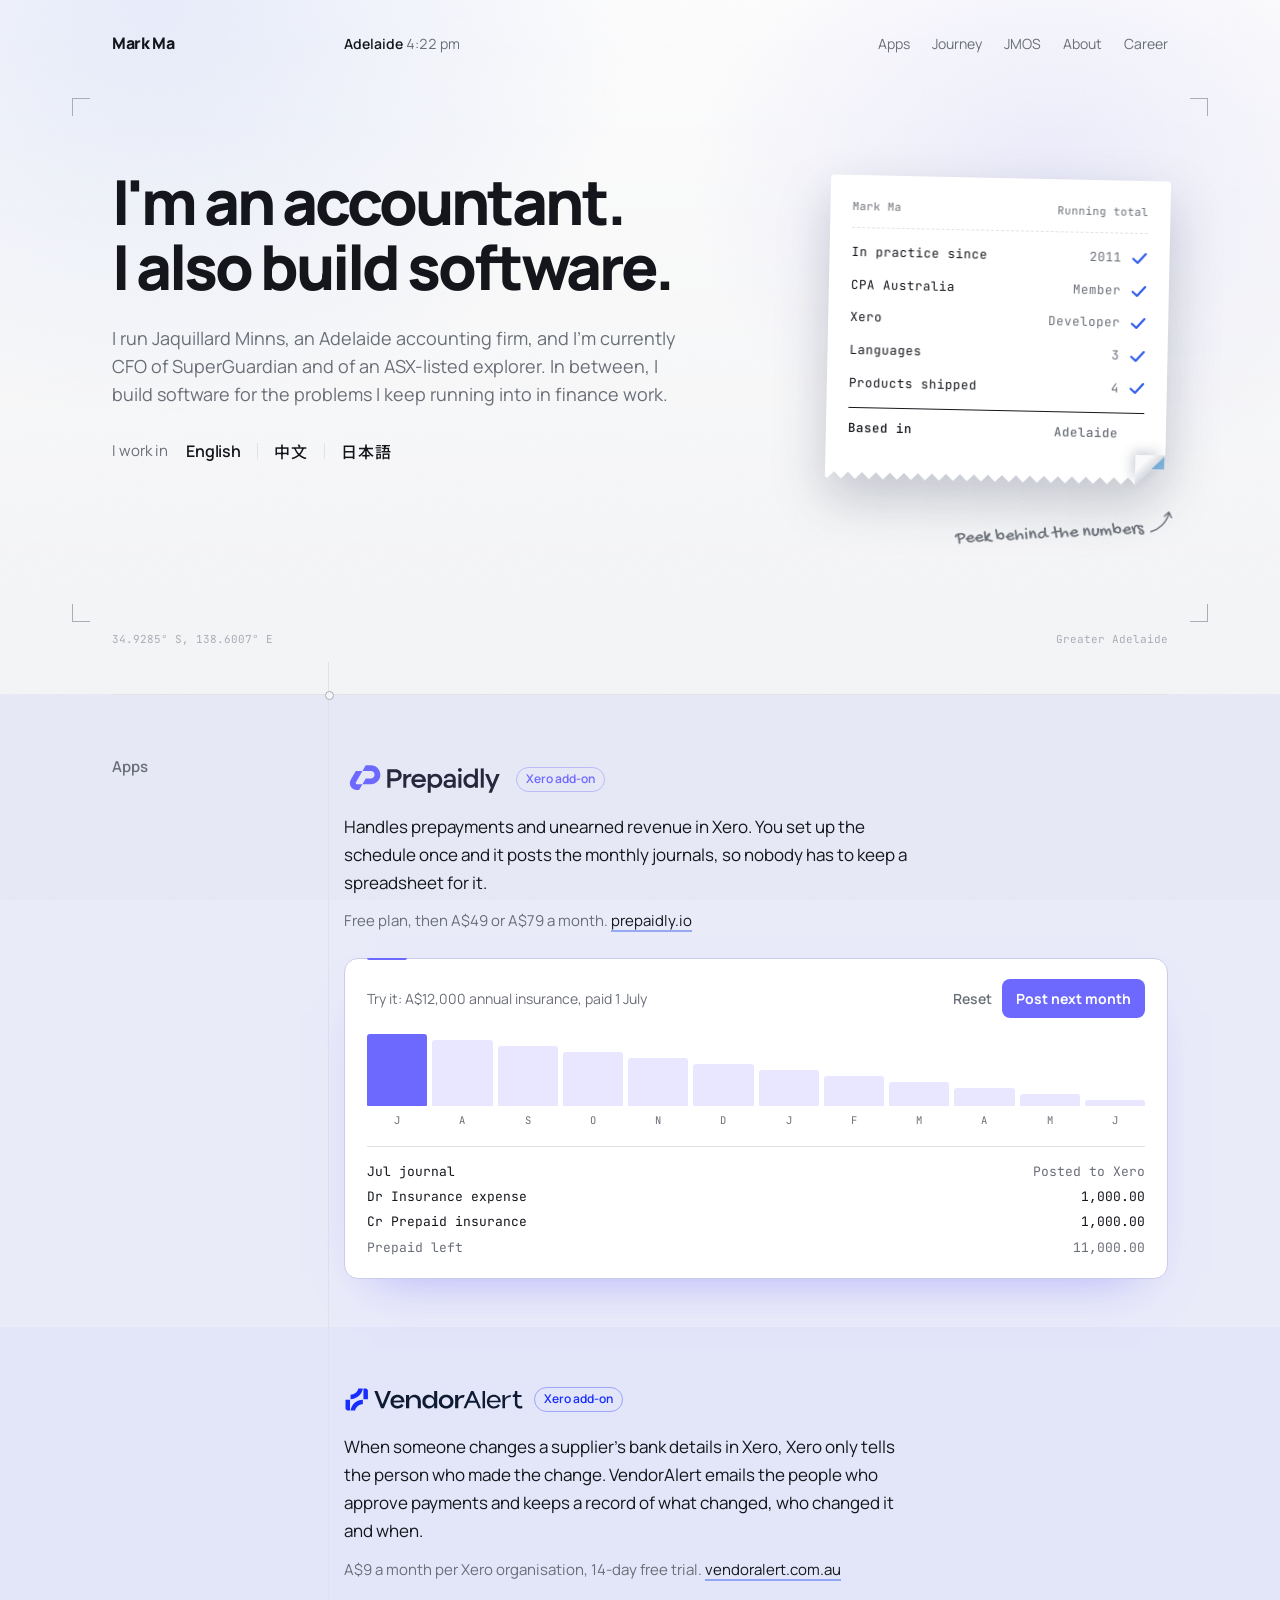
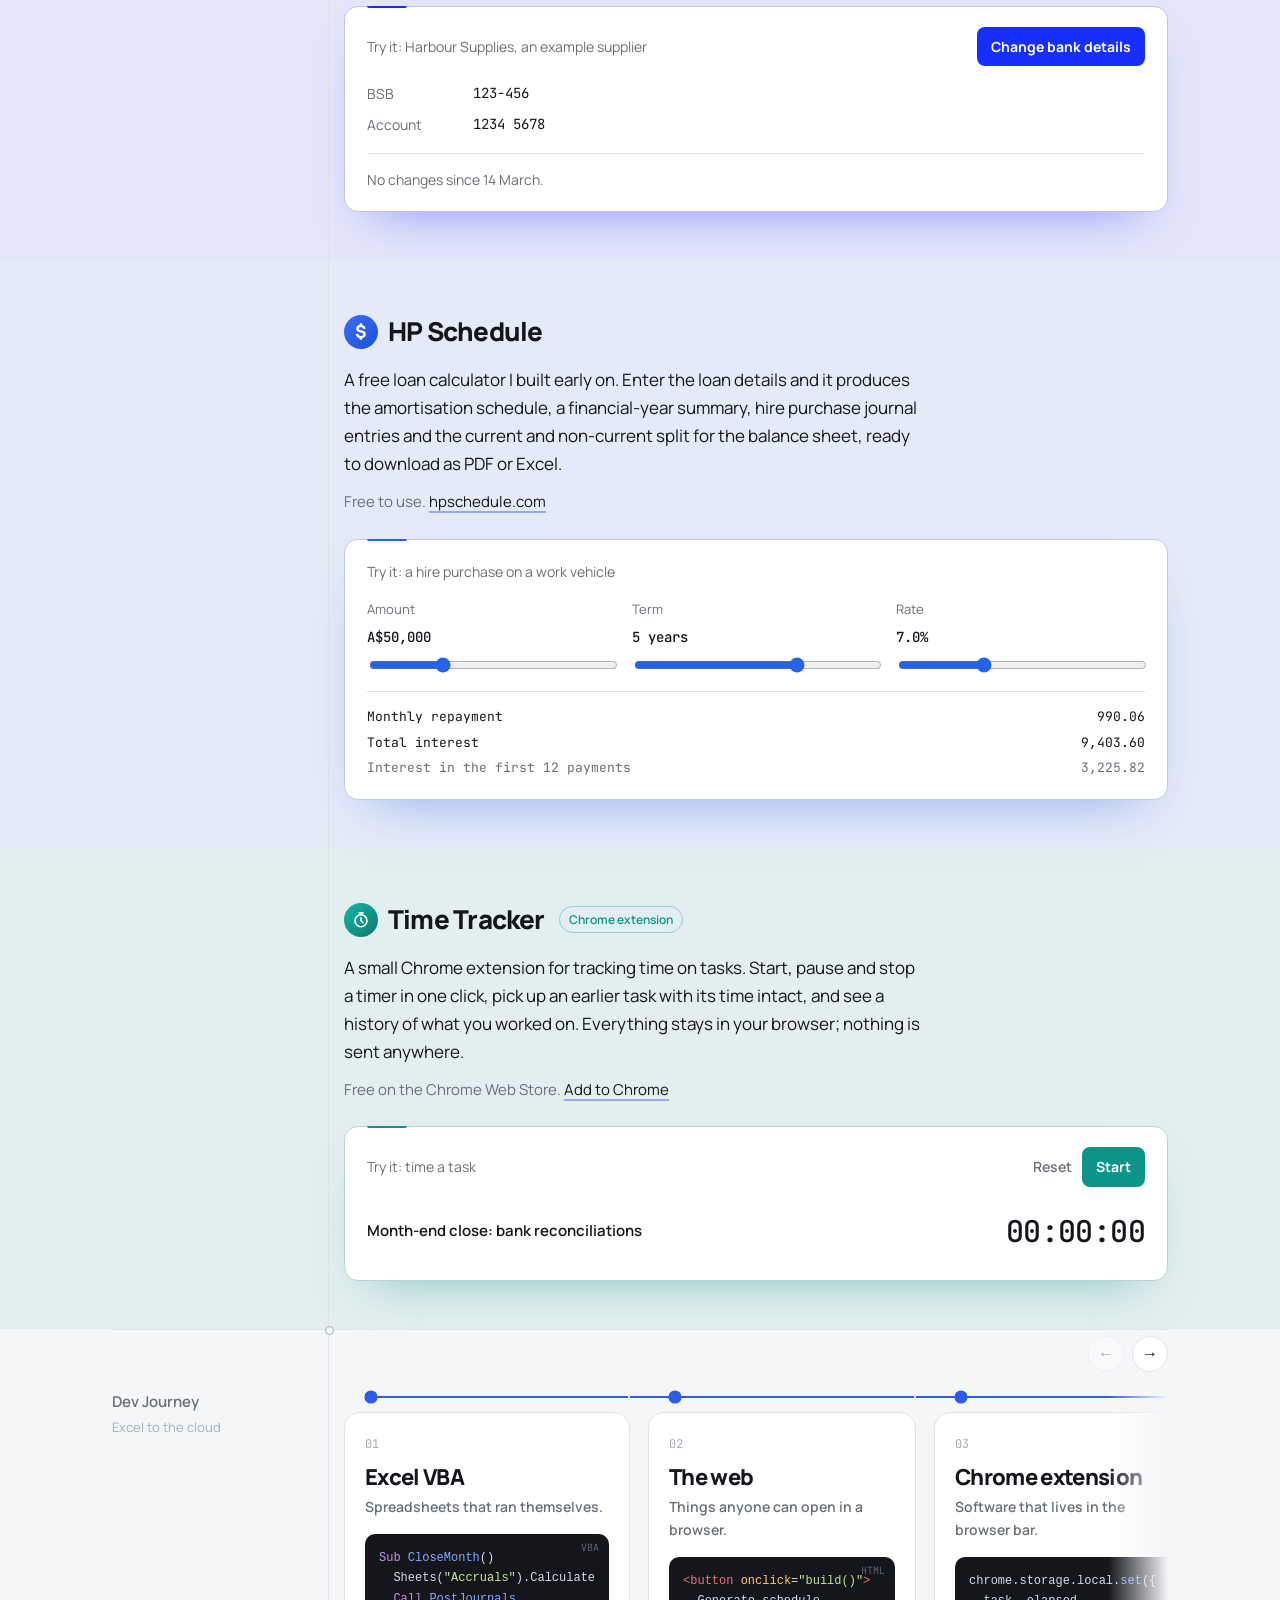
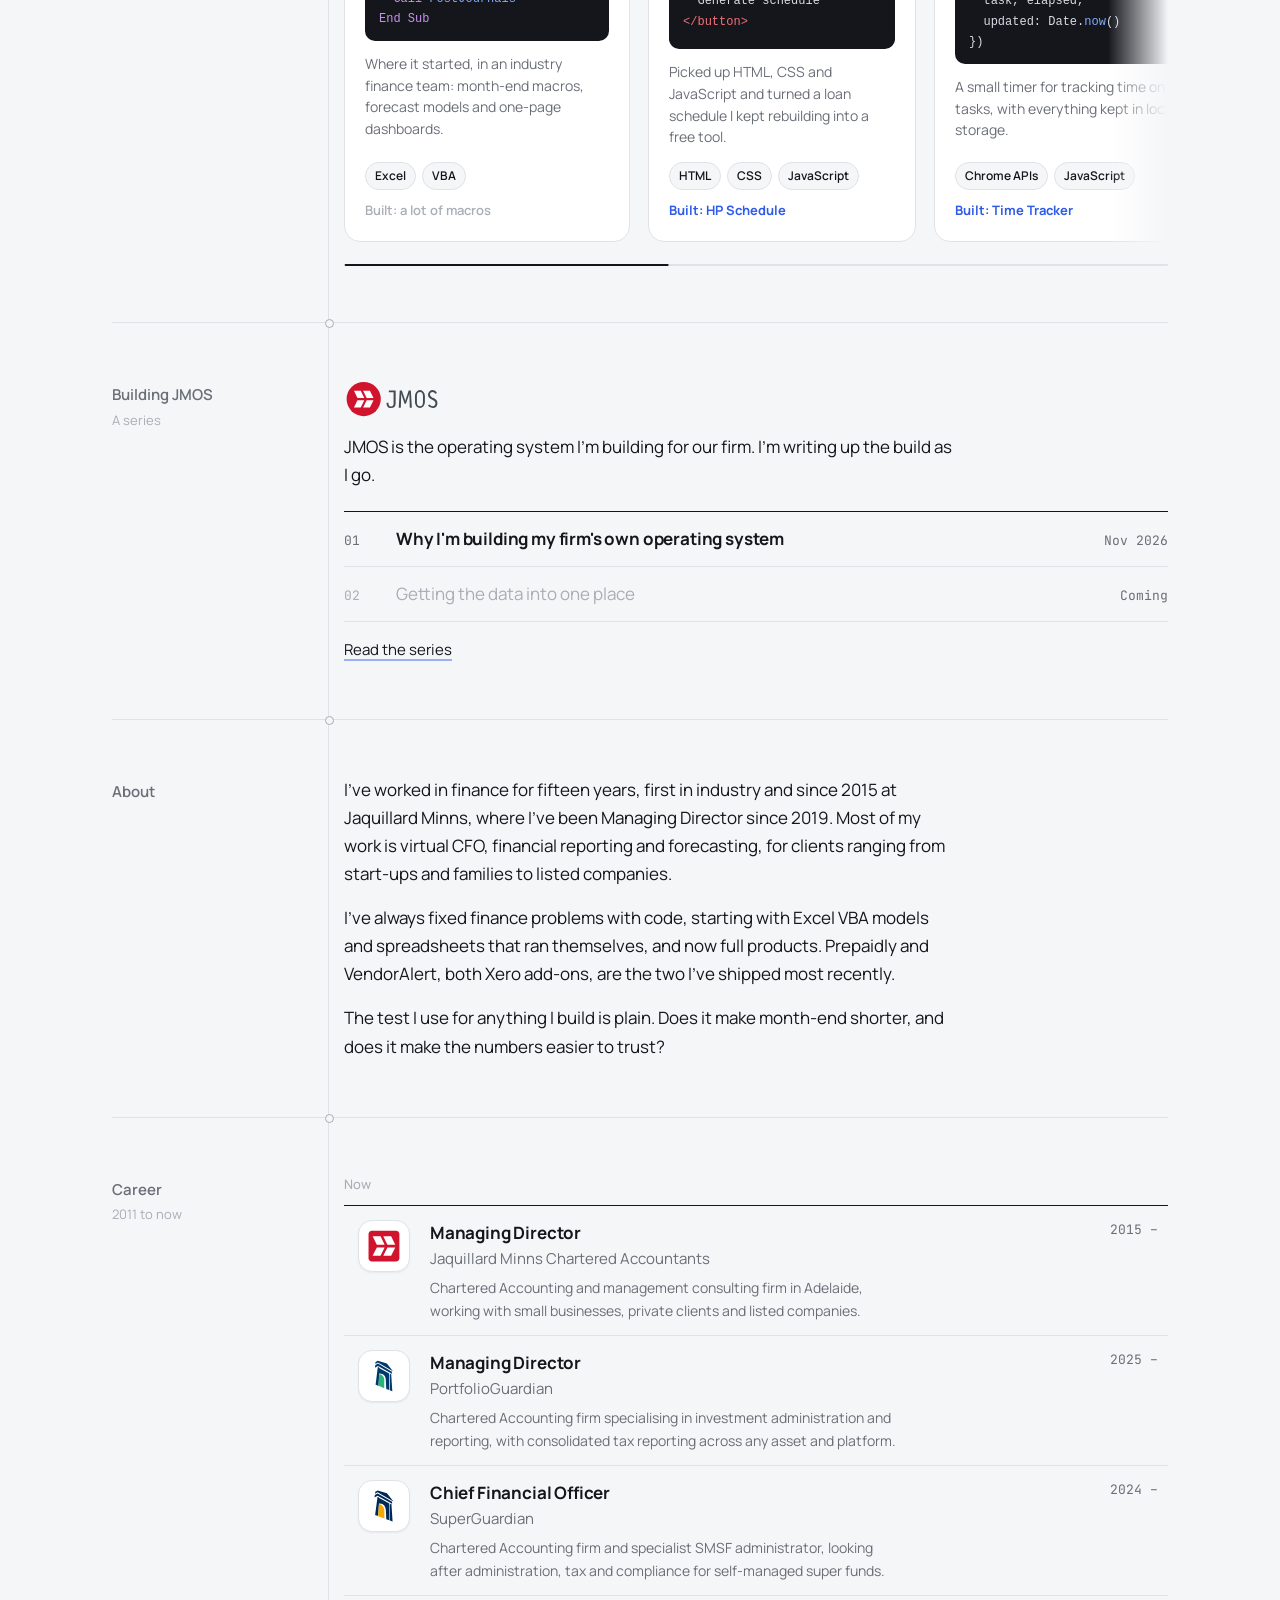
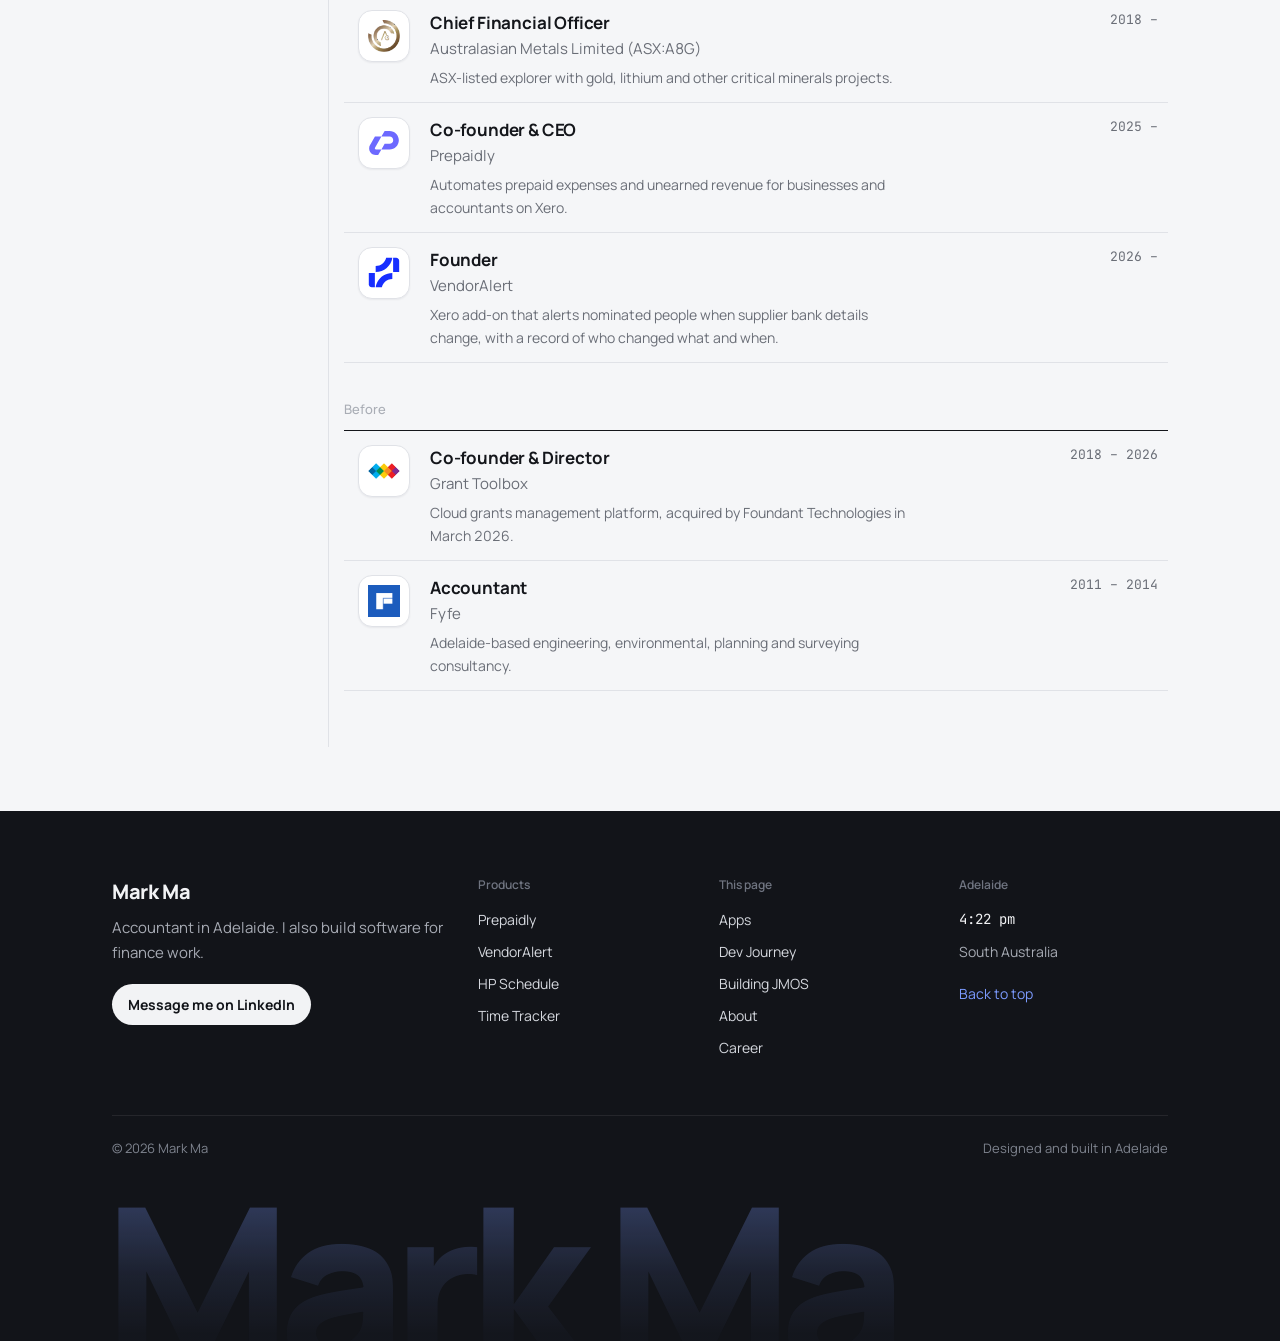
==== commit 41e8644c: "Wider layout on large screens Co-Authored-By: Claude Opus 5.5 <noreply@anthropic.com> Claude-Session" ====
--- a/index.html
+++ b/index.html
@@ -4,9 +4,9 @@
 <meta charset="utf-8">
 <meta name="viewport" content="width=device-width, initial-scale=1">
 <title>Mark Ma</title>
-<link rel="icon" href="/favicon.ico?v=2" sizes="any">
-<link rel="icon" type="image/png" sizes="32x32" href="/favicon-32.png?v=2">
-<link rel="apple-touch-icon" href="/apple-touch-icon.png?v=2">
+<link rel="icon" href="/favicon.ico?v=4" sizes="any">
+<link rel="icon" type="image/png" sizes="32x32" href="/favicon-32.png?v=4">
+<link rel="apple-touch-icon" href="/apple-touch-icon.png?v=4">
 <meta name="theme-color" content="#F5F6F8">
 <meta name="description" content="Managing Director at Jaquillard Minns and CFO of SuperGuardian. I also build software: Prepaidly, VendorAlert, HP Schedule and Time Tracker.">
 <meta property="og:type" content="website">
@@ -399,6 +399,14 @@
 .jm-parts li.soon .t, .jm-parts li.soon .n { color: var(--faint); }
 .jm-all { margin-top: 16px; font-size: 15px; }
 @media (max-width: 560px) { .jm-parts li { grid-template-columns: 32px 1fr; } .jm-parts .d { grid-column: 2; } }
+
+/* Wider layout on large screens; reading widths stay as they are */
+@media (min-width: 1200px) {
+  :root { --label: 200px; }
+  .page { max-width: 1120px; }
+  .hero { grid-template-columns: 1fr 340px; gap: 72px; }
+  .jm-parts, .ledger { max-width: 860px; }
+}
 </style>
 </head>
 <body>
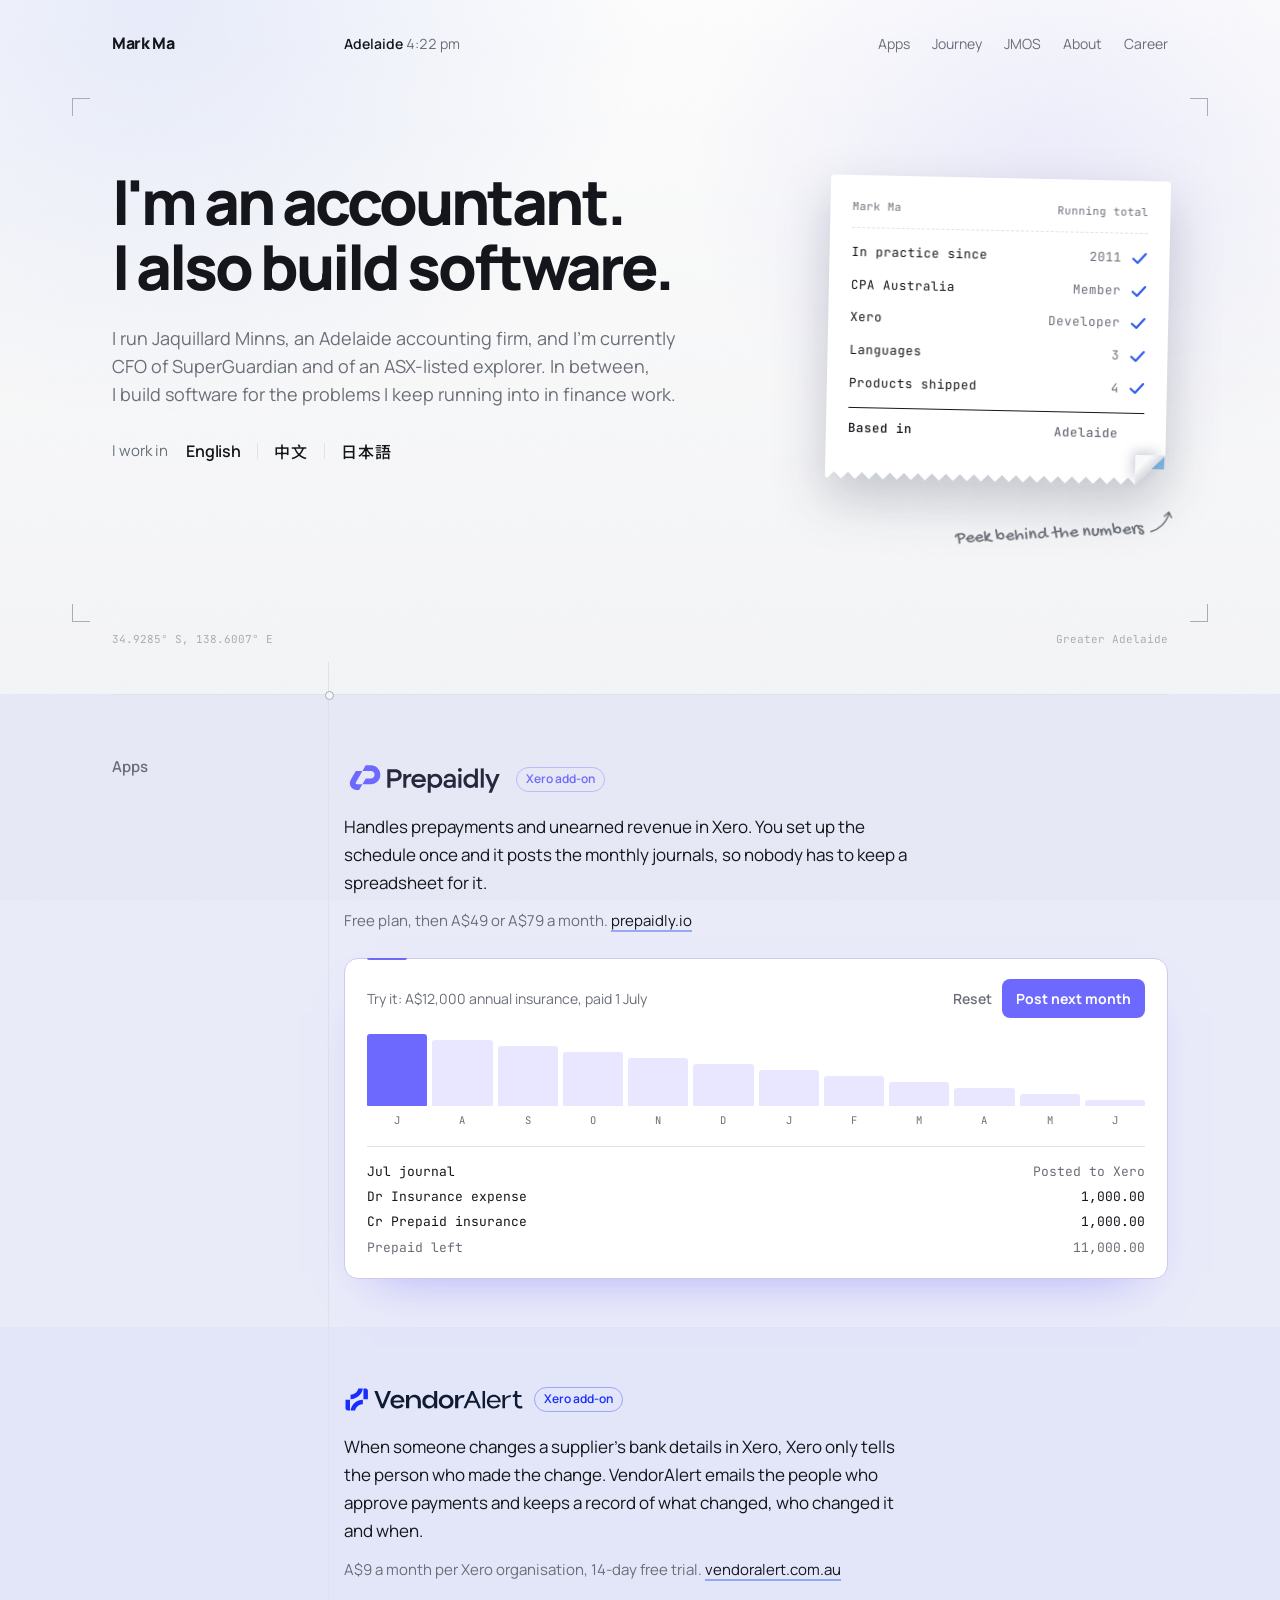
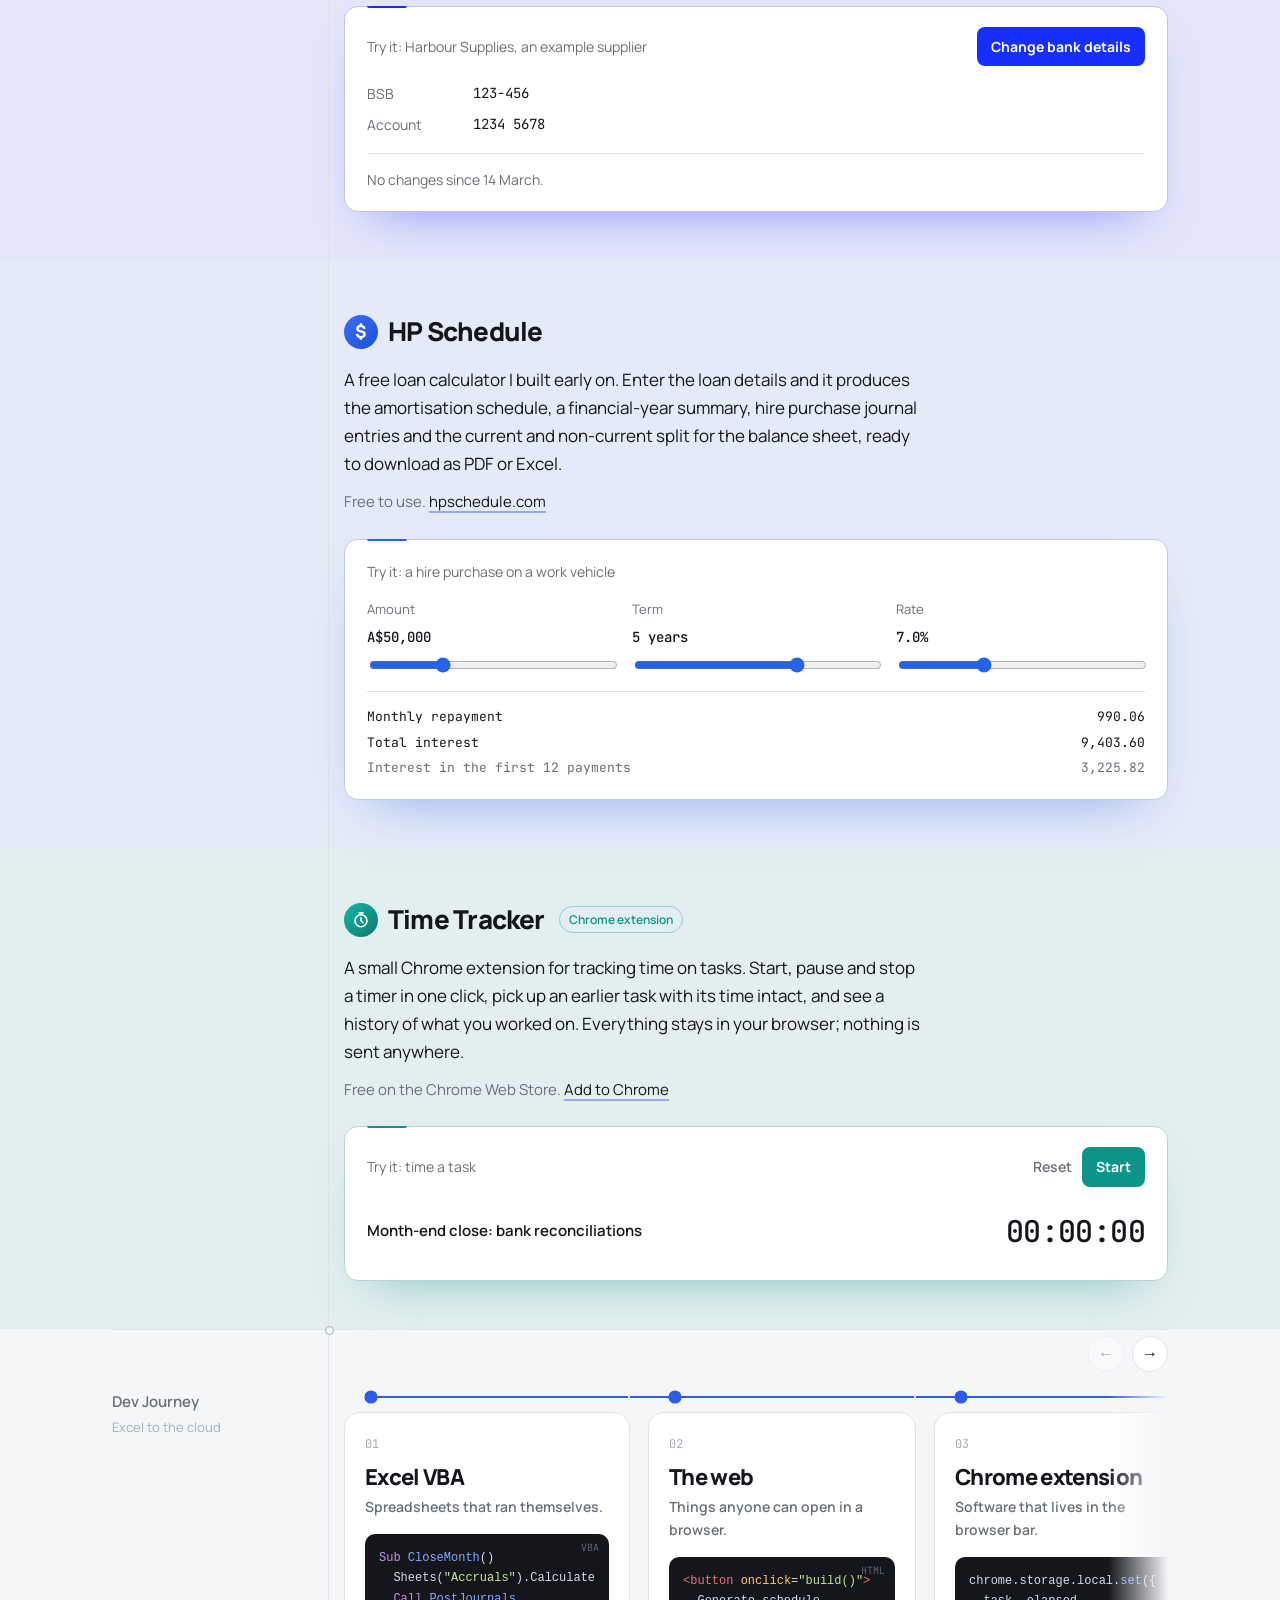
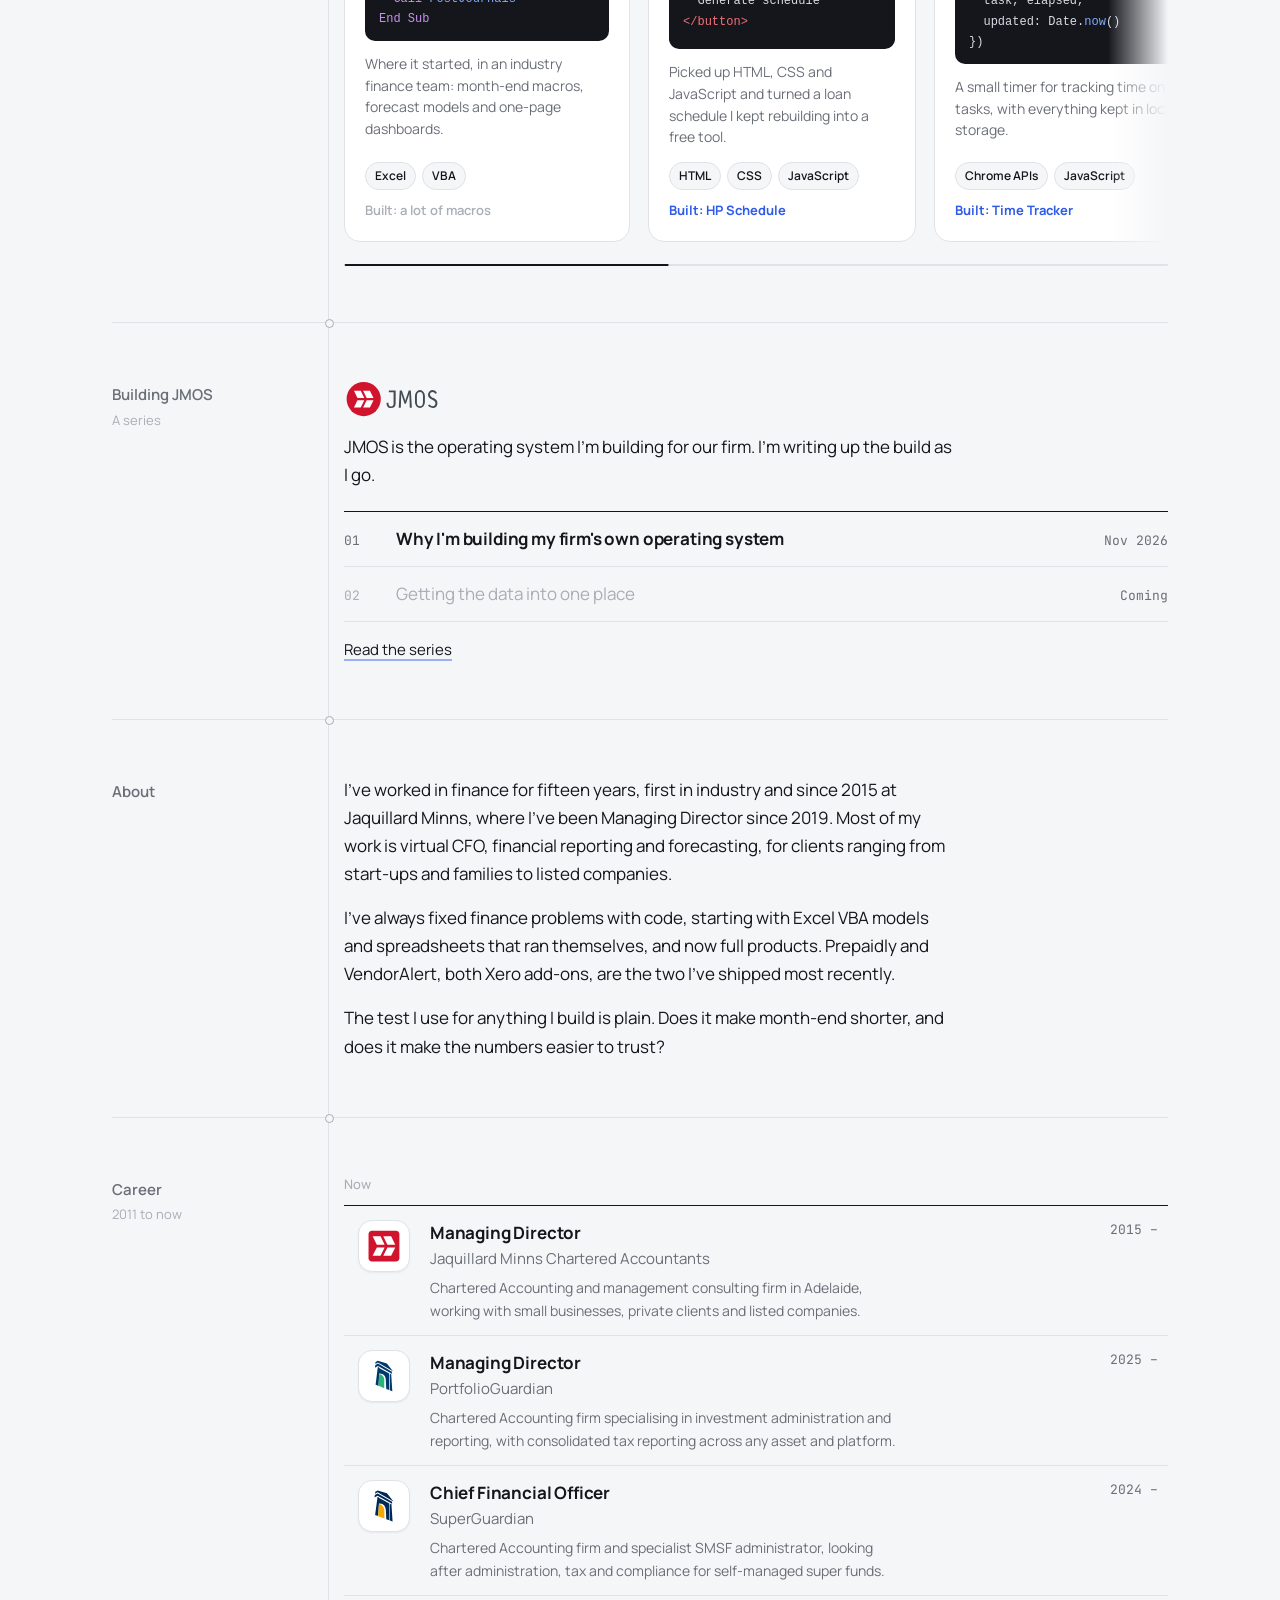
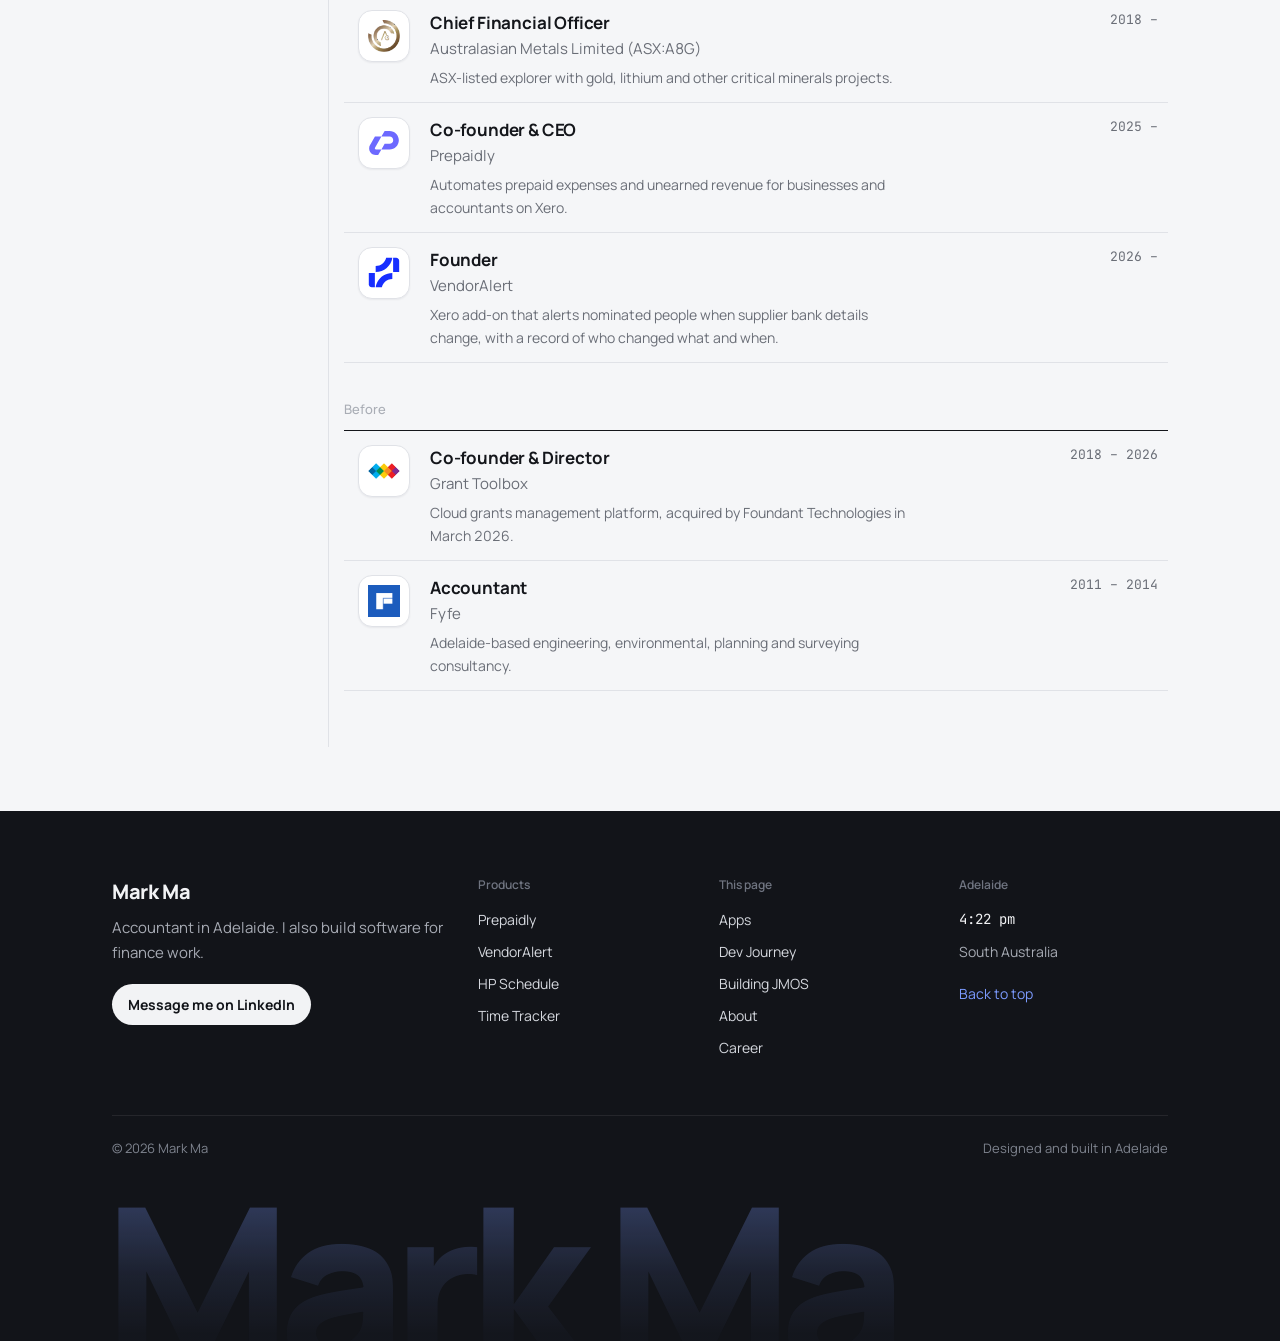
==== commit ca46c688: "Hero: keep 'I build' together Co-Authored-By: Claude Opus 5.5 <noreply@anthropic.com> Claude-Session" ====
--- a/index.html
+++ b/index.html
@@ -96,7 +96,7 @@
 .coords { position: absolute; bottom: -26px; left: 40px; right: 40px; display: flex; justify-content: space-between; font-family: var(--mono); font-size: 11px; color: var(--faint); font-variant-numeric: tabular-nums; }
 .hero h1 .hl { display: block; }
 .hero h1 { font-size: clamp(38px, 5.6vw, 62px); font-weight: 800; line-height: 1.04; letter-spacing: -0.048em; text-wrap: balance; }
-.hero p { font-size: 18px; color: var(--muted); max-width: 32em; margin-top: 26px; line-height: 1.55; }
+.hero p { text-wrap: pretty; font-size: 18px; color: var(--muted); max-width: 32em; margin-top: 26px; line-height: 1.55; }
 .langs { margin-top: 30px; display: flex; align-items: center; font-size: 15px; color: var(--muted); }
 .langs .lbl { margin-right: 18px; }
 .langs span[lang] { color: var(--ink); font-size: 16px; line-height: 1; padding: 0 16px; }
@@ -431,7 +431,7 @@
       <span class="crop bl" aria-hidden="true"></span><span class="crop br" aria-hidden="true"></span>
       <div>
         <h1 id="typeH" aria-label="I'm an accountant. I also build software."><span class="hl">I'm an accountant.</span> <span class="hl">I also build software.</span></h1>
-        <p>I run Jaquillard Minns, an Adelaide accounting firm, and I'm currently CFO of SuperGuardian and of an ASX-listed explorer. In between, I build software for the problems I keep running into in finance work.</p>
+        <p>I run Jaquillard Minns, an Adelaide accounting firm, and I'm currently CFO of SuperGuardian and of an ASX-listed explorer. In between, I&nbsp;build software for the problems I keep running into in finance work.</p>
         <div class="langs" aria-label="Languages"><span class="lbl">I work in</span><span lang="en">English</span><span lang="zh">中文</span><span lang="ja">日本語</span></div>
       </div>
 
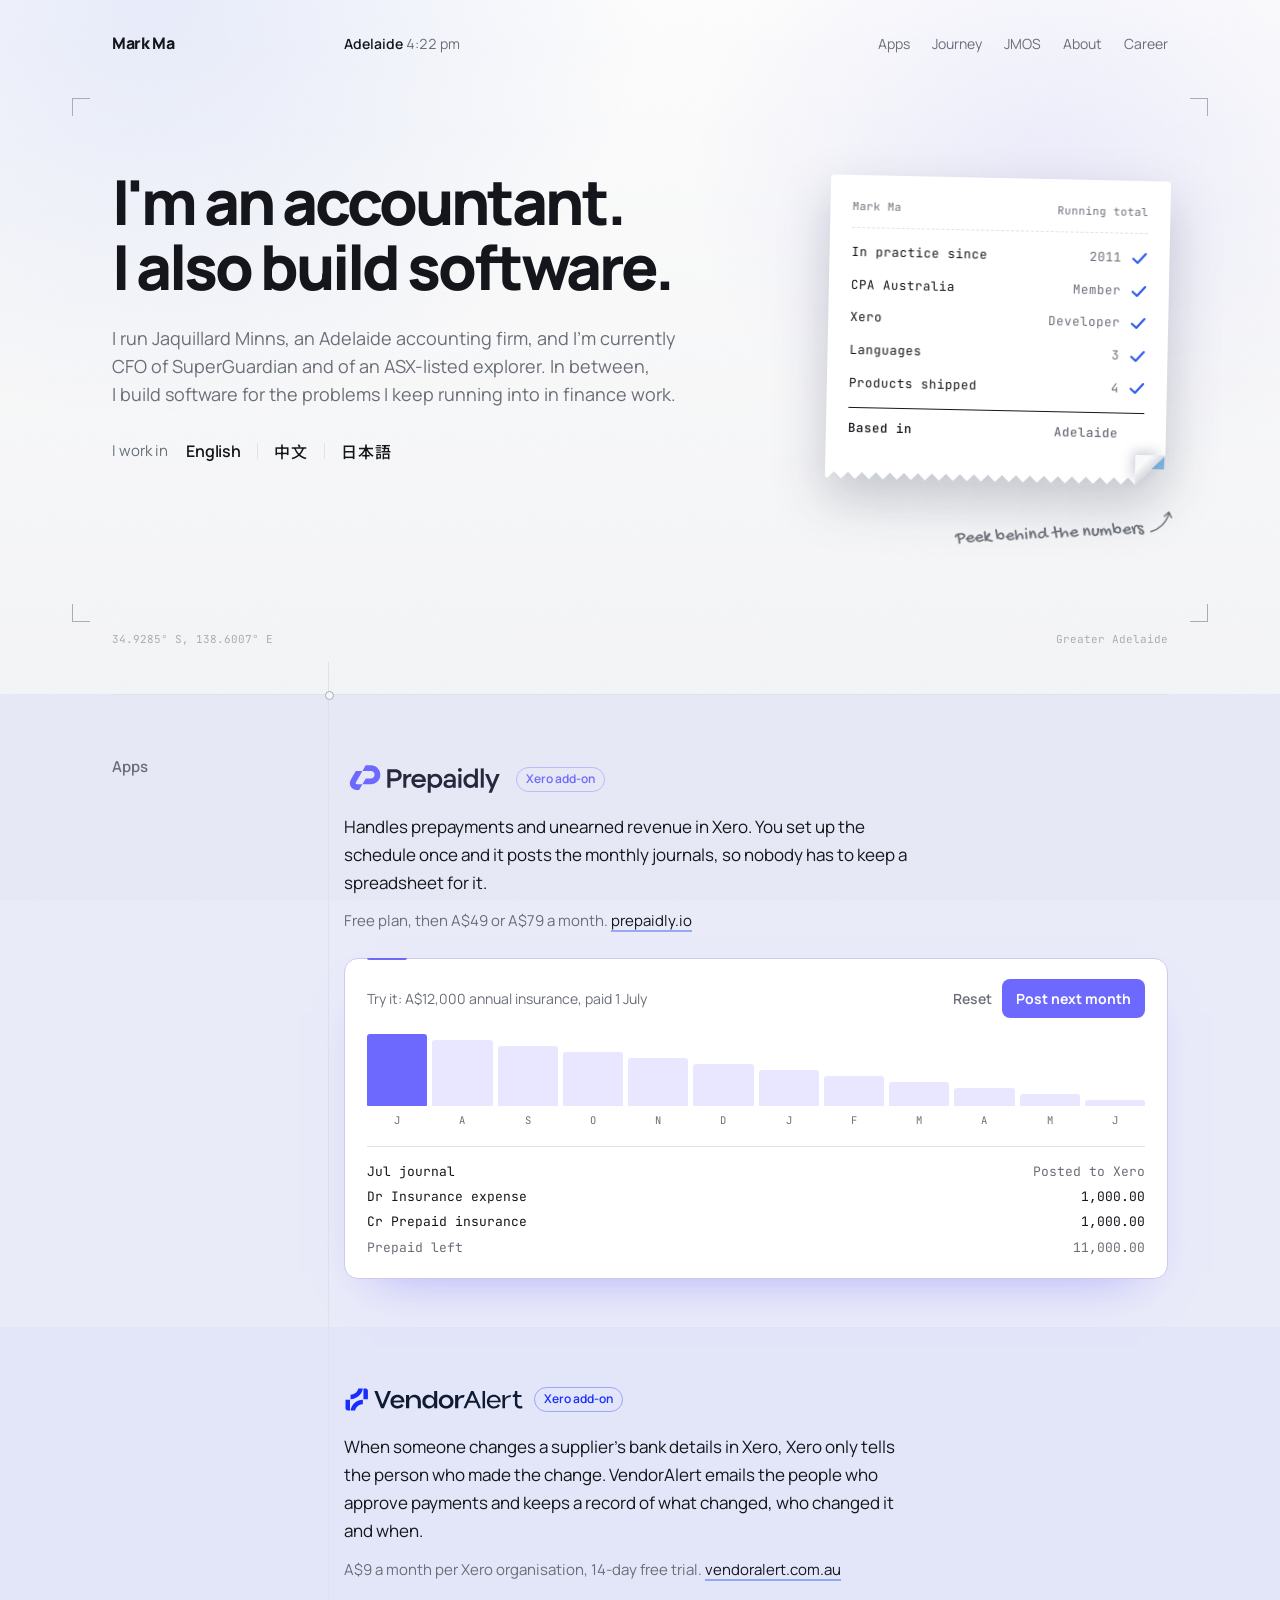
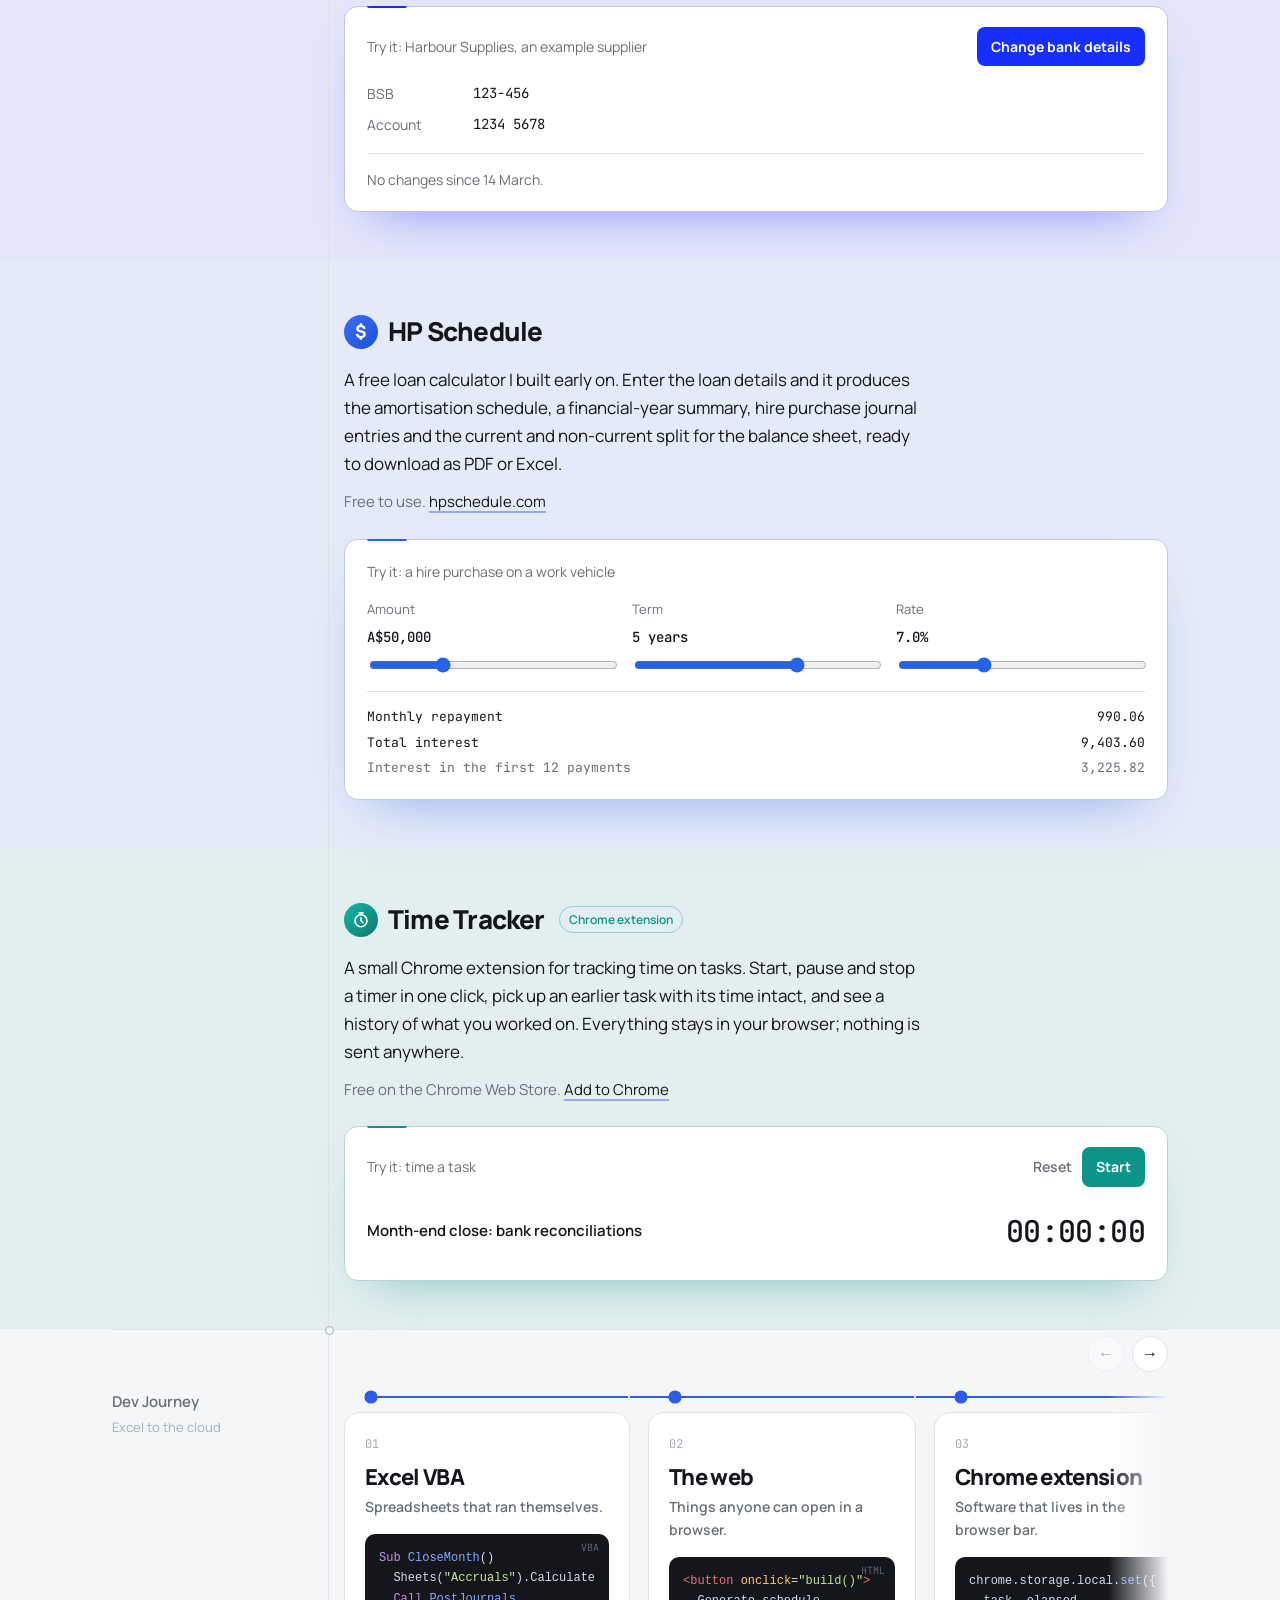
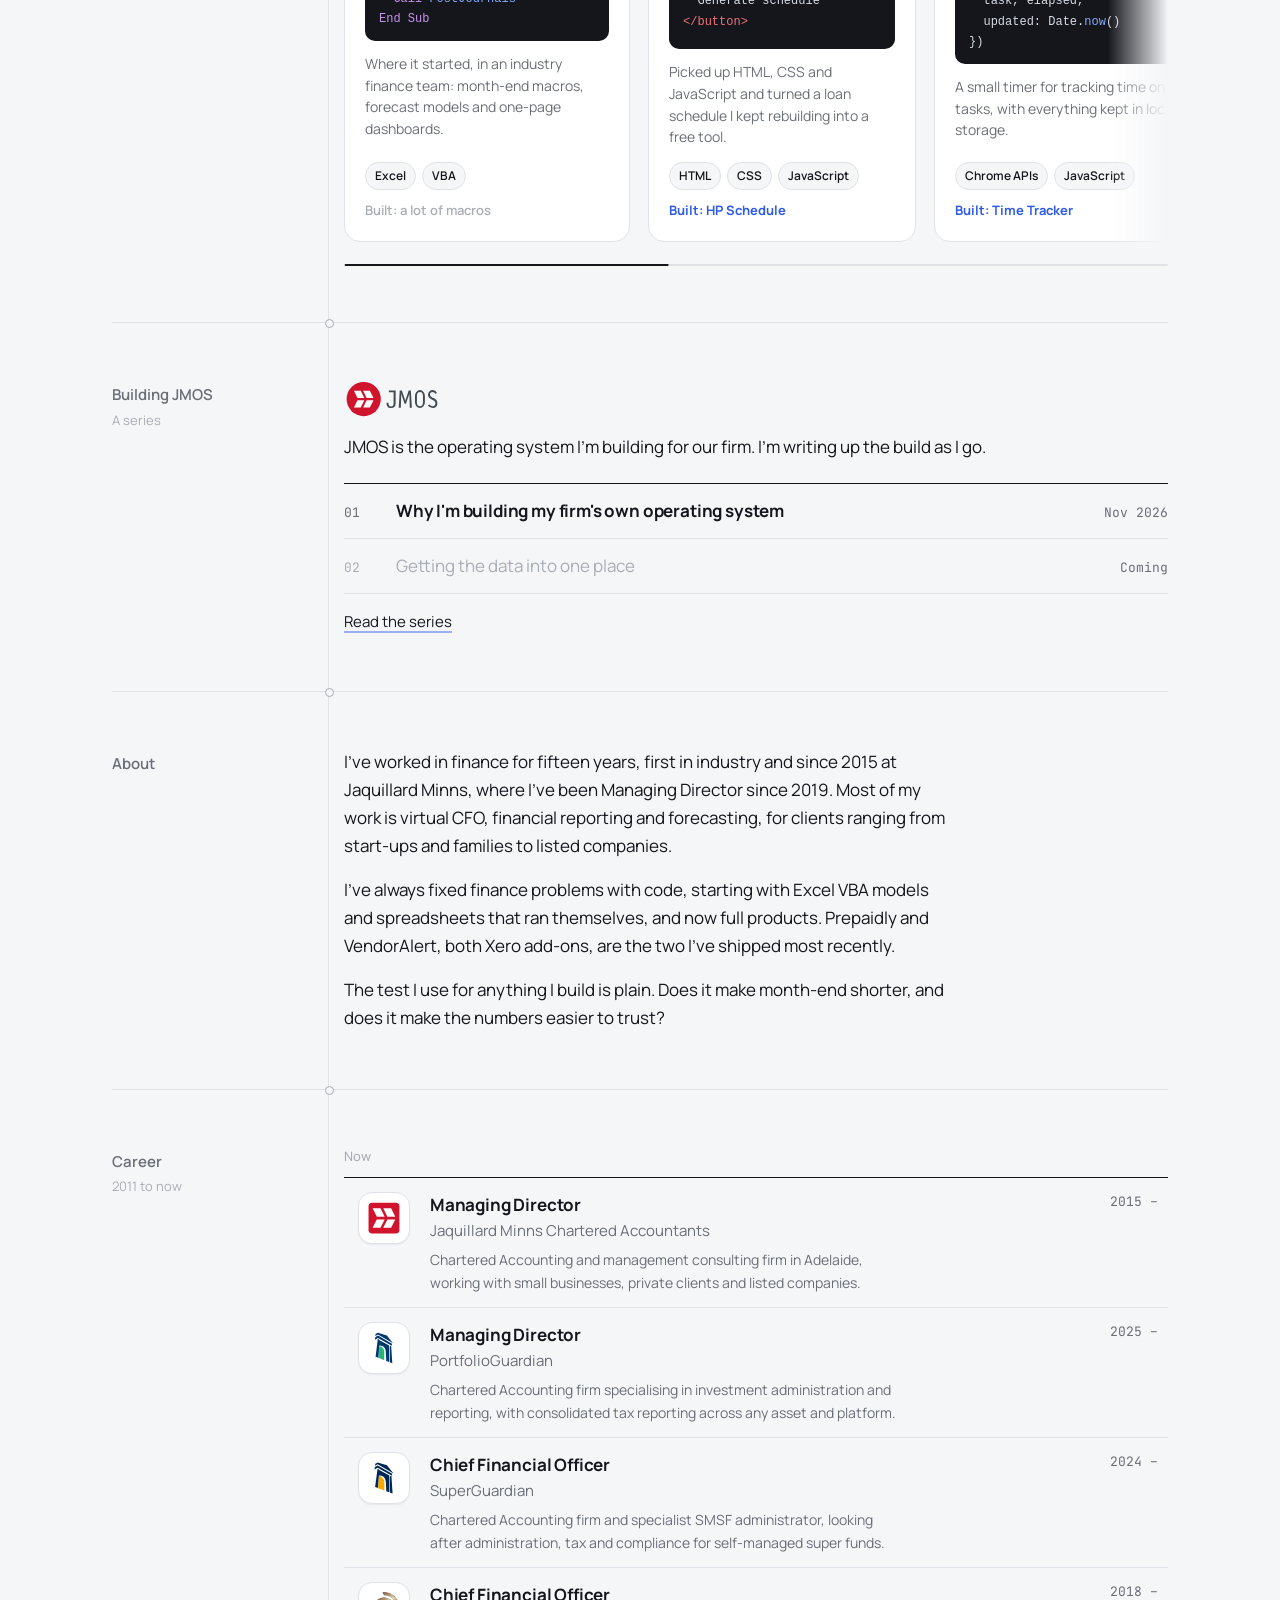
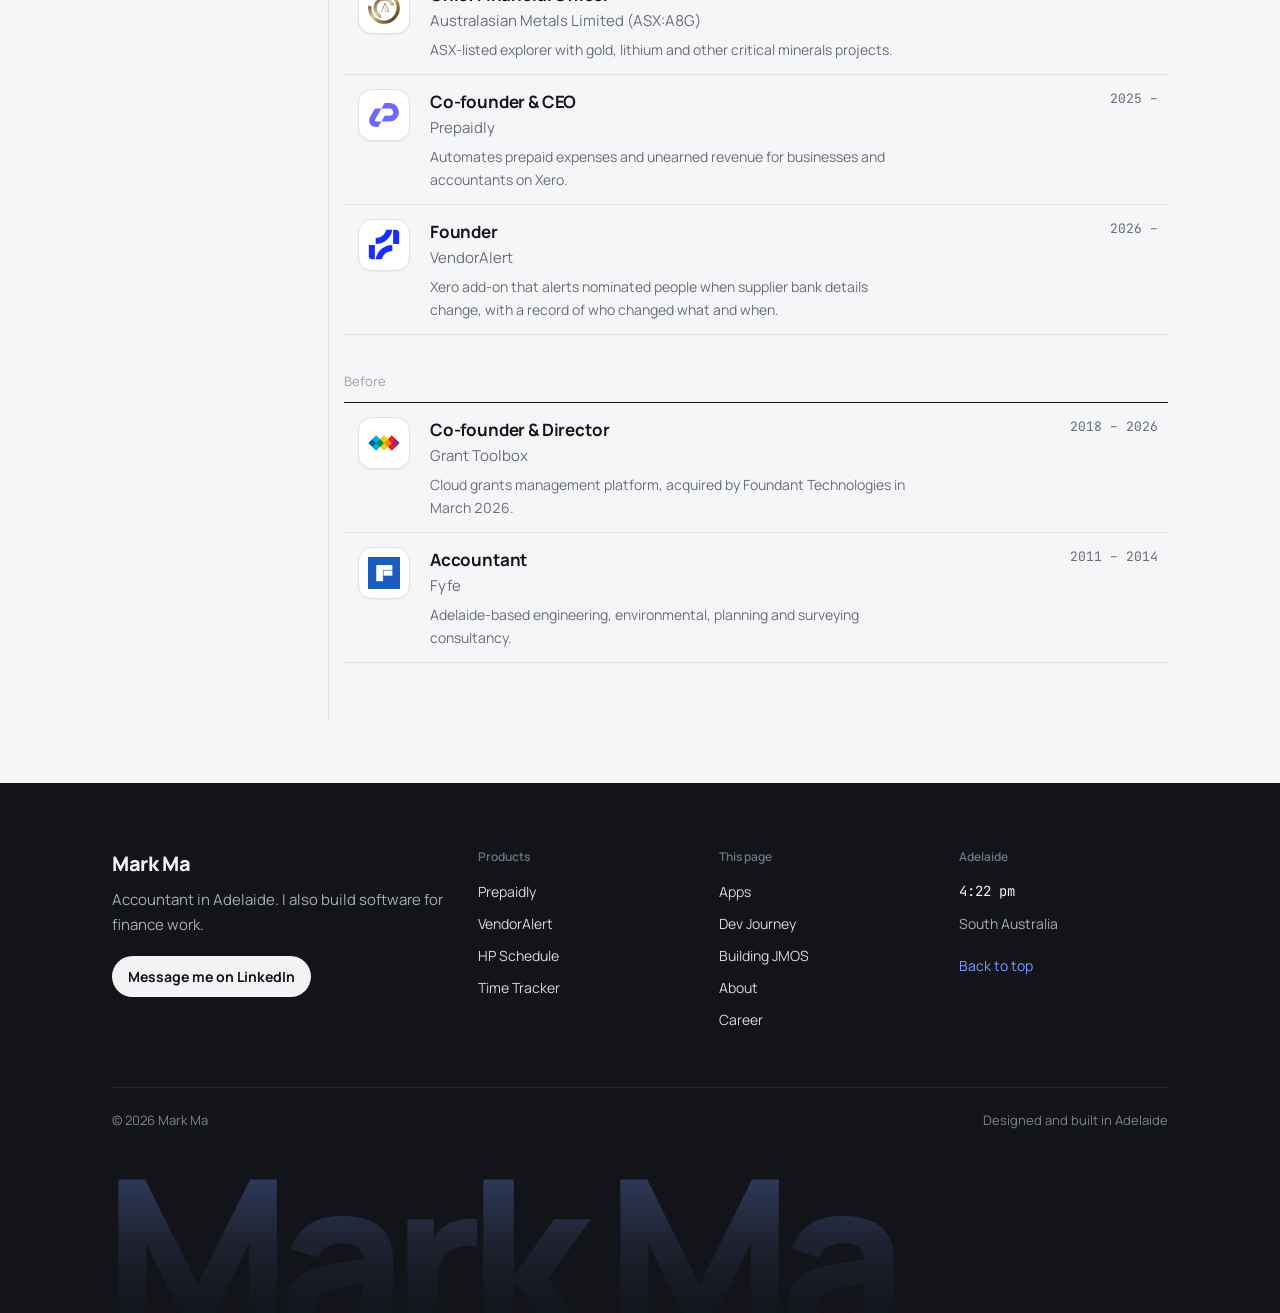
==== commit 096a3bde: "Home: JMOS intro on one line Co-Authored-By: Claude Opus 5.5 <noreply@anthropic.com> Claude-Session:" ====
--- a/index.html
+++ b/index.html
@@ -388,6 +388,7 @@
 .app-logo { display: flex; align-items: center; flex-wrap: wrap; gap: 10px; }
 .app-logo .tag.xa { font-size: 12px; font-weight: 600; letter-spacing: 0; color: var(--c, var(--pen)); border: 1px solid color-mix(in srgb, var(--c, var(--pen)) 35%, transparent); border-radius: 99px; padding: 3px 9px; line-height: 1.4; }
 /* Building JMOS: plain list */
+.text p.jm-intro { max-width: none; }
 .jm-logo { display: block; margin-bottom: 14px; }
 .jm-logo img { height: 40px; width: auto; display: block; }
 .jm-parts { list-style: none; margin: 22px 0 0; padding: 0; font-variant-numeric: tabular-nums; }
@@ -431,7 +432,7 @@
       <span class="crop bl" aria-hidden="true"></span><span class="crop br" aria-hidden="true"></span>
       <div>
         <h1 id="typeH" aria-label="I'm an accountant. I also build software."><span class="hl">I'm an accountant.</span> <span class="hl">I also build software.</span></h1>
-        <p>I run Jaquillard Minns, an Adelaide accounting firm, and I'm currently CFO of SuperGuardian and of an ASX-listed explorer. In between, I&nbsp;build software for the problems I keep running into in finance work.</p>
+        <p>I run Jaquillard Minns, an Adelaide accounting firm, and I'm currently CFO of SuperGuardian and of an ASX-listed explorer. In&nbsp;between, I&nbsp;build software for the problems I keep running into in finance work.</p>
         <div class="langs" aria-label="Languages"><span class="lbl">I work in</span><span lang="en">English</span><span lang="zh">中文</span><span lang="ja">日本語</span></div>
       </div>
 
@@ -641,7 +642,7 @@
       <h2 class="rv">Building JMOS<small>A series</small></h2>
       <div class="text">
         <picture class="jm-logo rv"><source srcset="logos/jmos-dark.svg" media="(prefers-color-scheme: dark)"><img src="logos/jmos.svg" alt="JMOS" width="96" height="40"></picture>
-        <p class="rv" style="--d:1">JMOS is the operating system I'm building for our firm. I'm writing up the build as I go.</p>
+        <p class="rv jm-intro" style="--d:1">JMOS is the operating system I'm building for our firm. I'm writing up the build as I go.</p>
         <ol class="jm-parts rv" style="--d:2" id="jmParts">
           <li><span class="n">01</span><a href="/jmos/why-build/">Why I'm building my firm's own operating system</a><span class="d">Nov 2026</span></li>
           <li class="soon"><span class="n">02</span><span class="t">Getting the data into one place</span><span class="d">Coming</span></li>
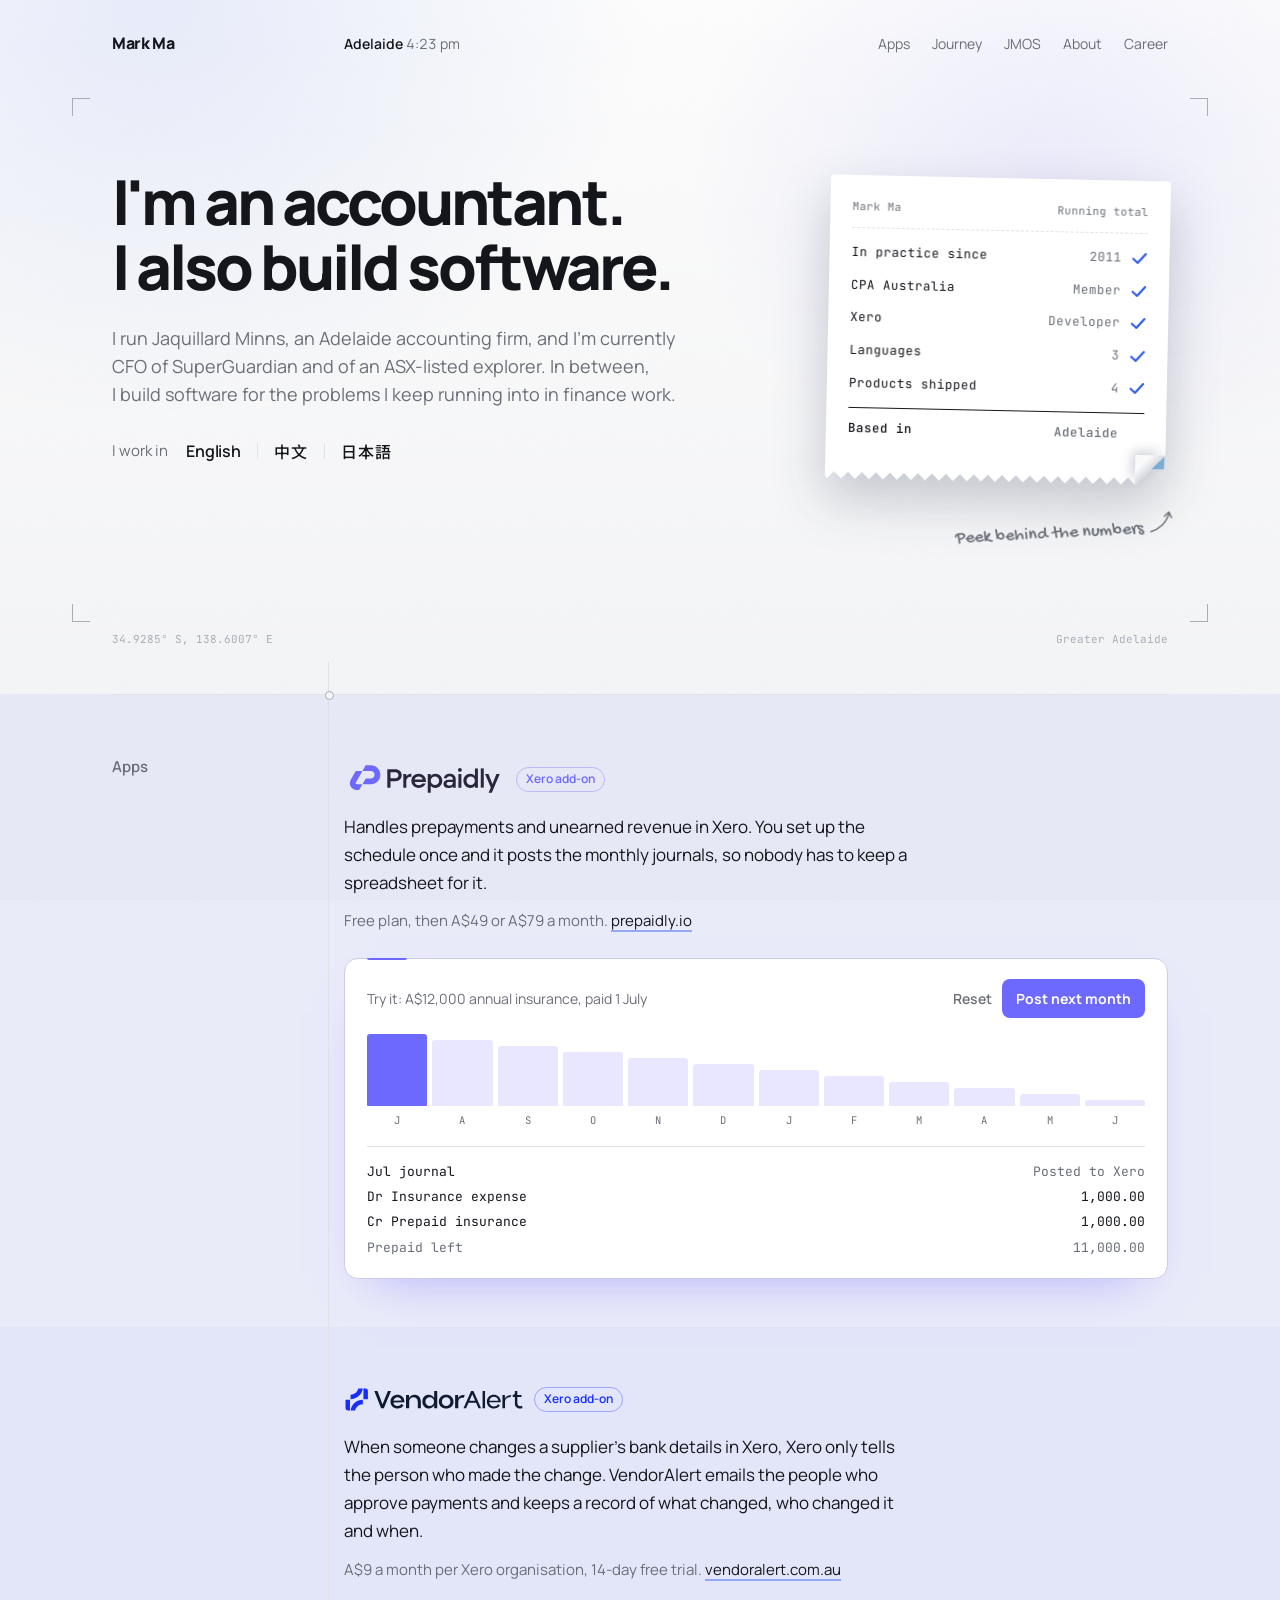
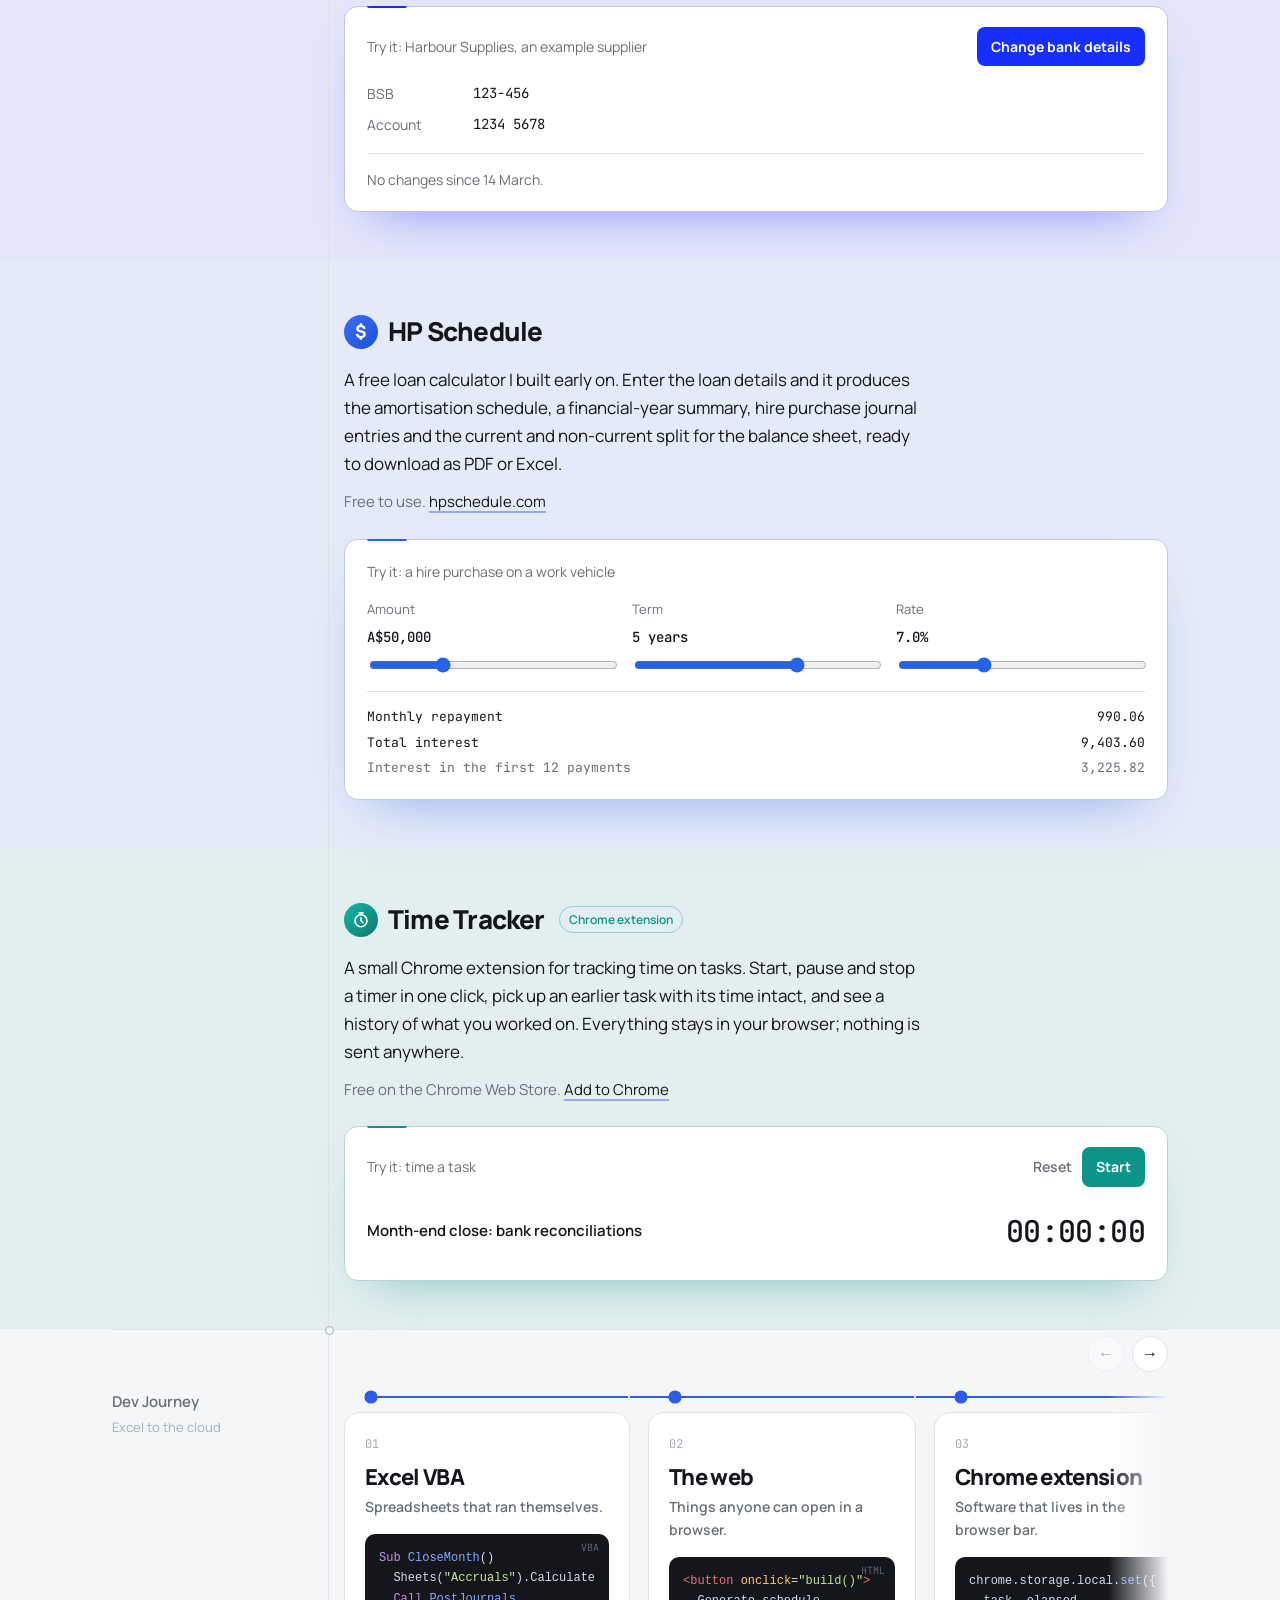
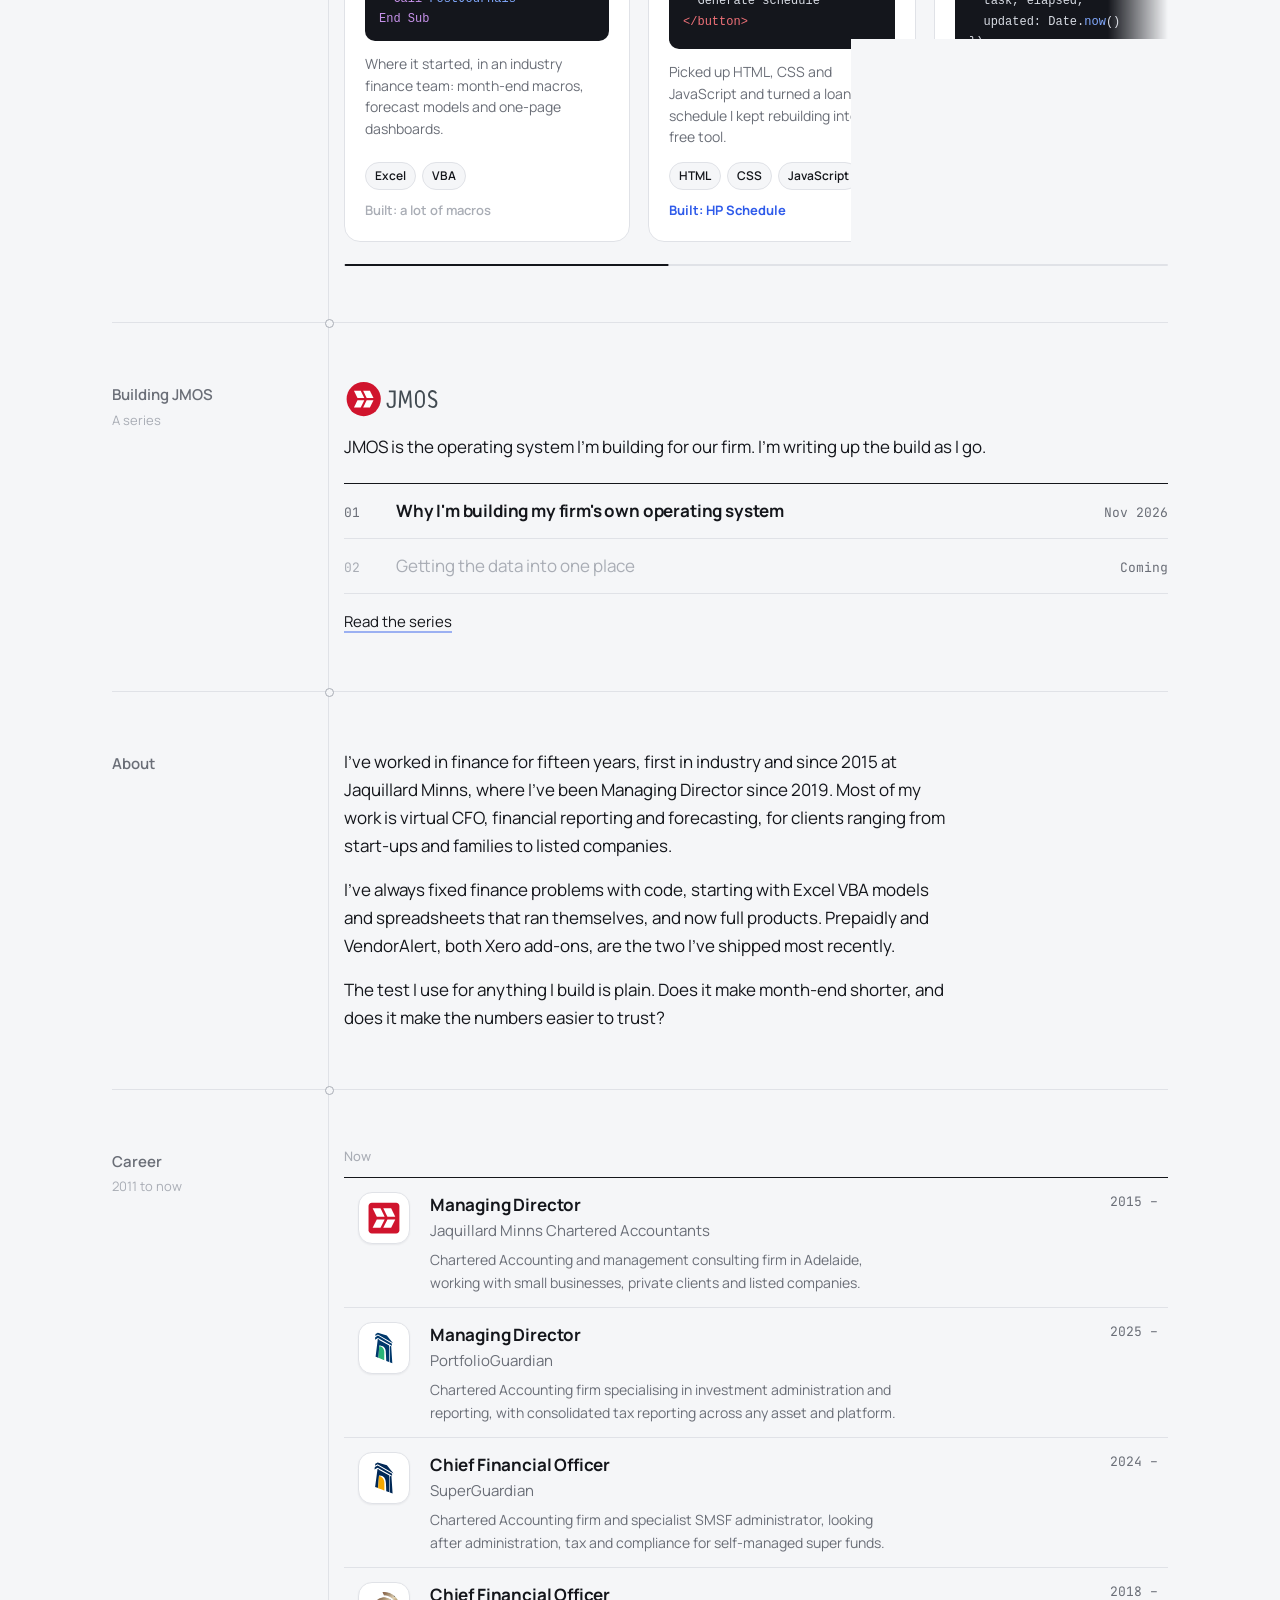
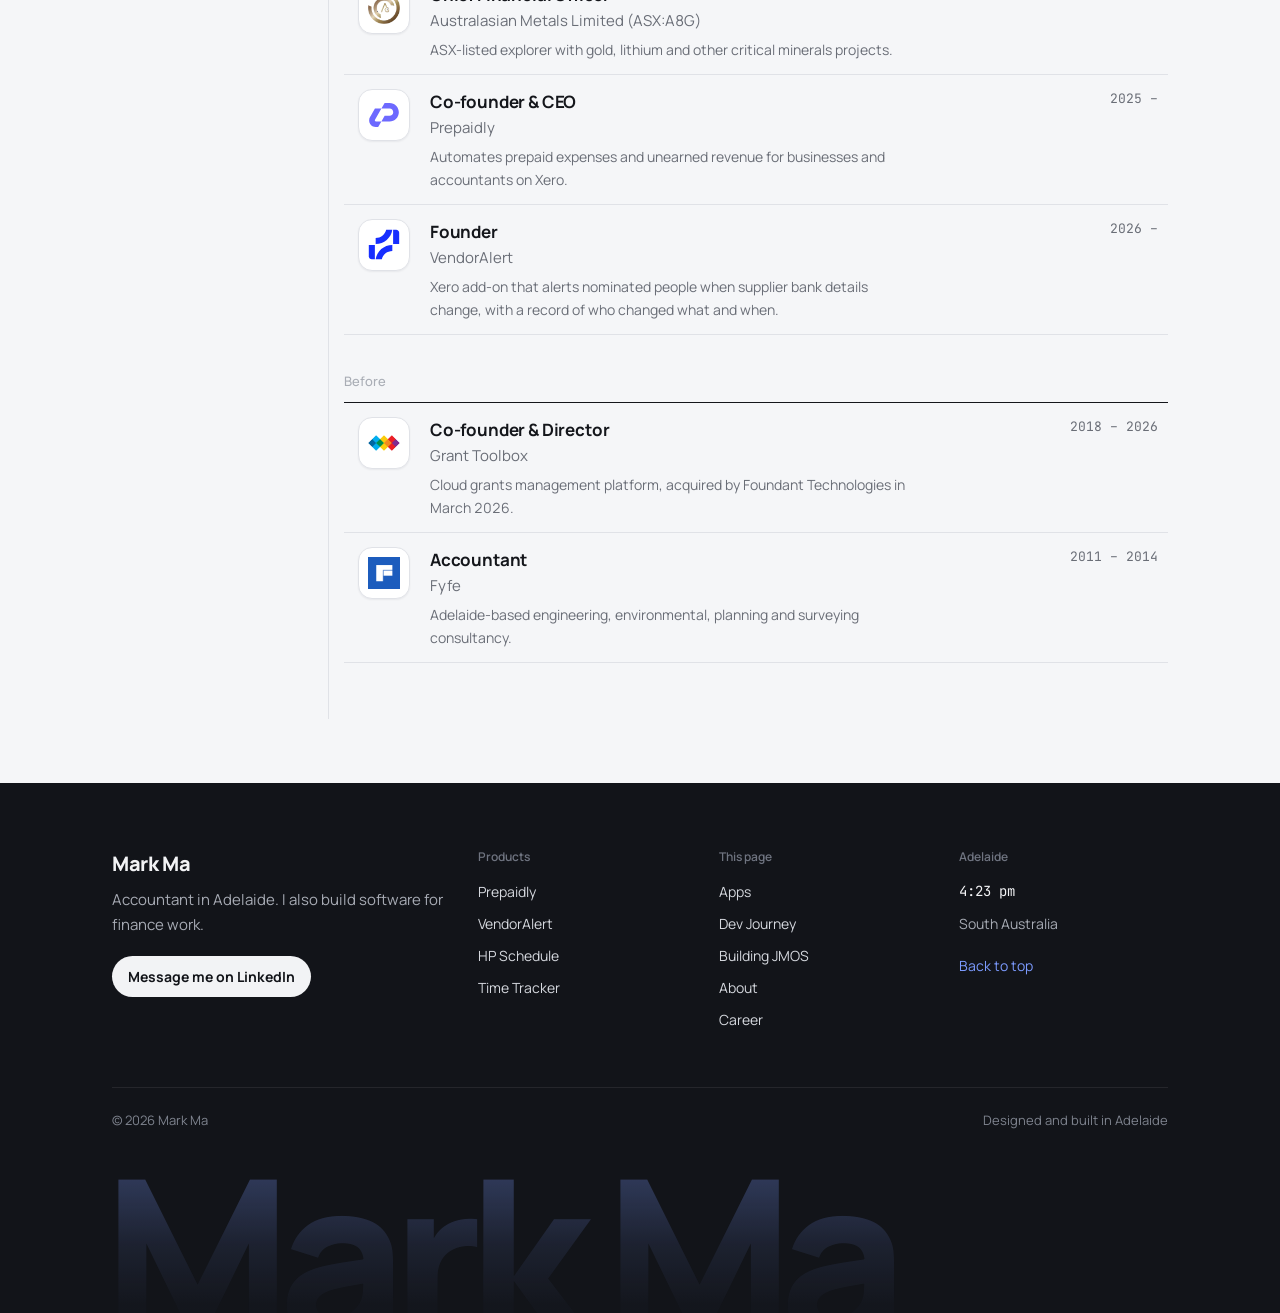
==== commit f28c2b6d: "Add Google Analytics (G-ZWKECGRCG0) Co-Authored-By: Claude Opus 5.5 <noreply@anthropic.com> Claude-S" ====
--- a/index.html
+++ b/index.html
@@ -2,6 +2,9 @@
 <html lang="en-AU">
 <head>
 <meta charset="utf-8">
+<!-- Google Analytics -->
+<script async src="https://www.googletagmanager.com/gtag/js?id=G-ZWKECGRCG0"></script>
+<script>window.dataLayer=window.dataLayer||[];function gtag(){dataLayer.push(arguments);}gtag('js',new Date());gtag('config','G-ZWKECGRCG0');</script>
 <meta name="viewport" content="width=device-width, initial-scale=1">
 <title>Mark Ma</title>
 <link rel="icon" href="/favicon.ico?v=4" sizes="any">
